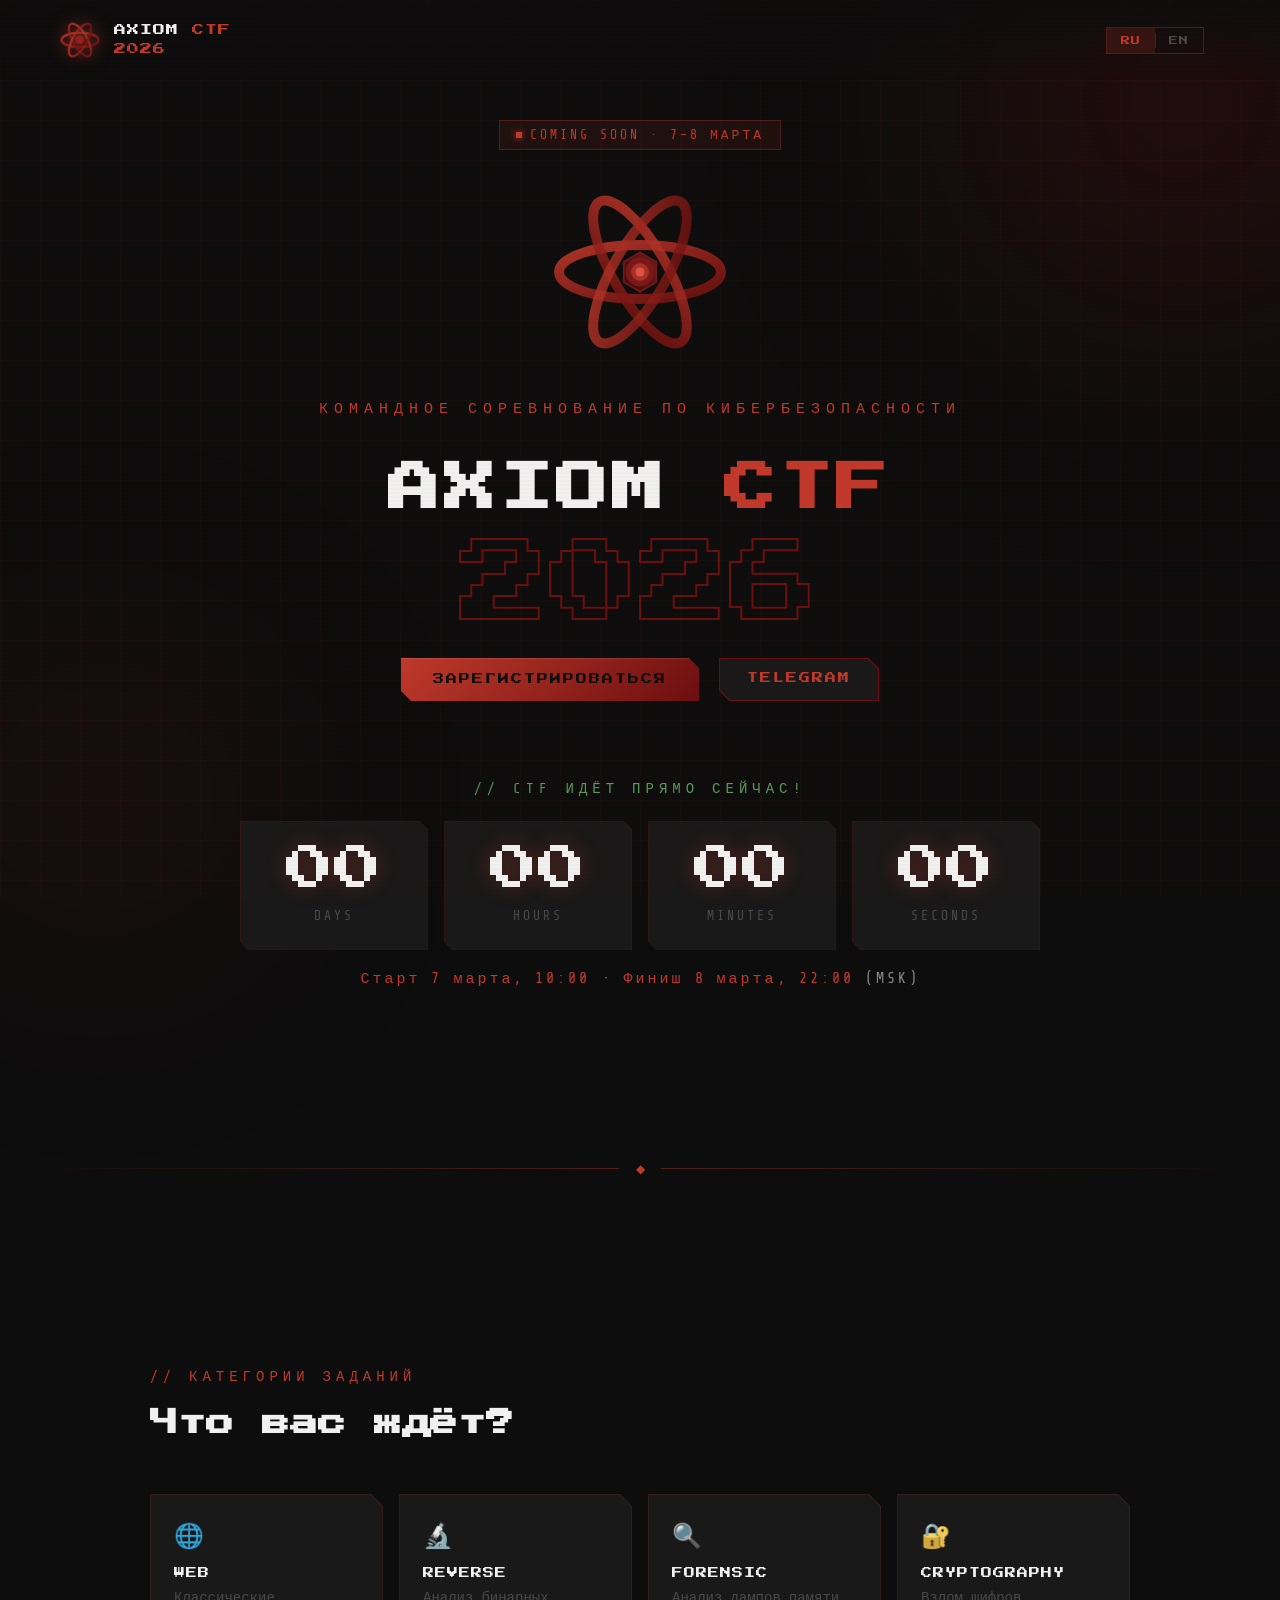
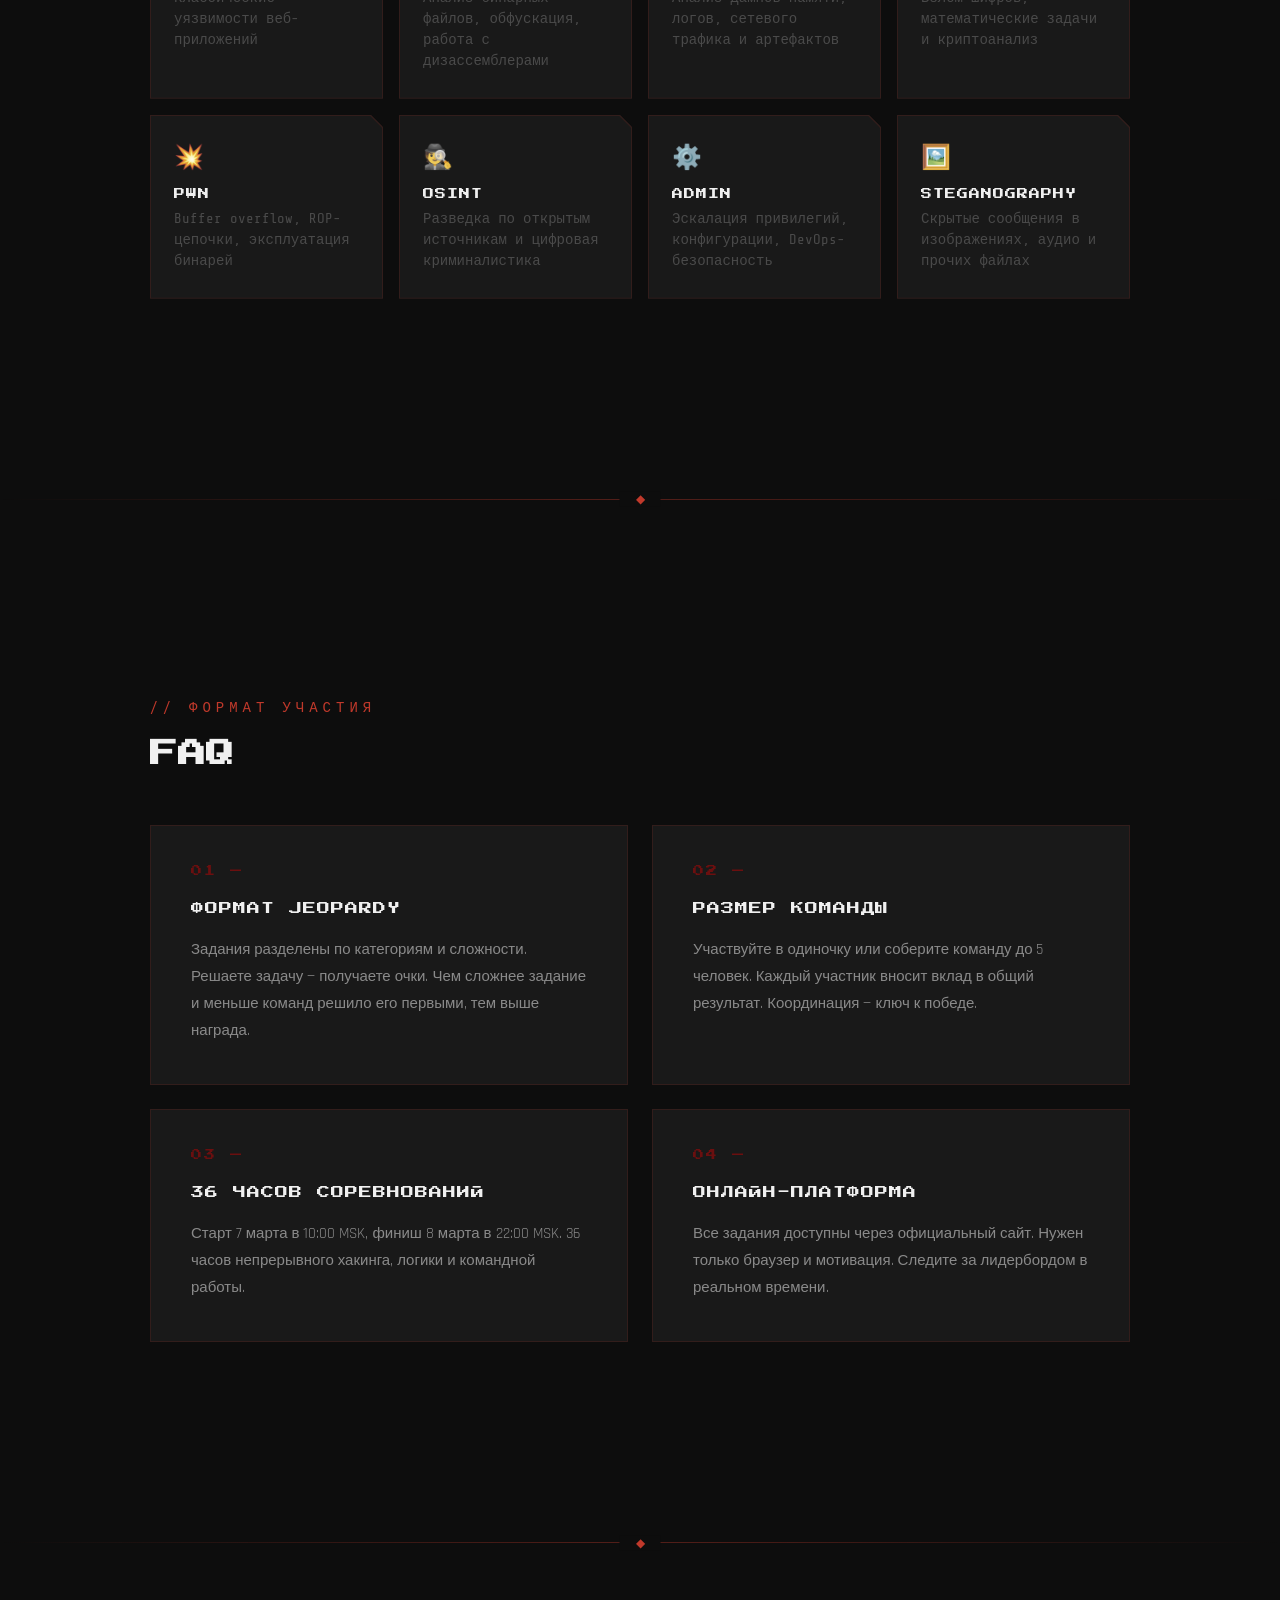
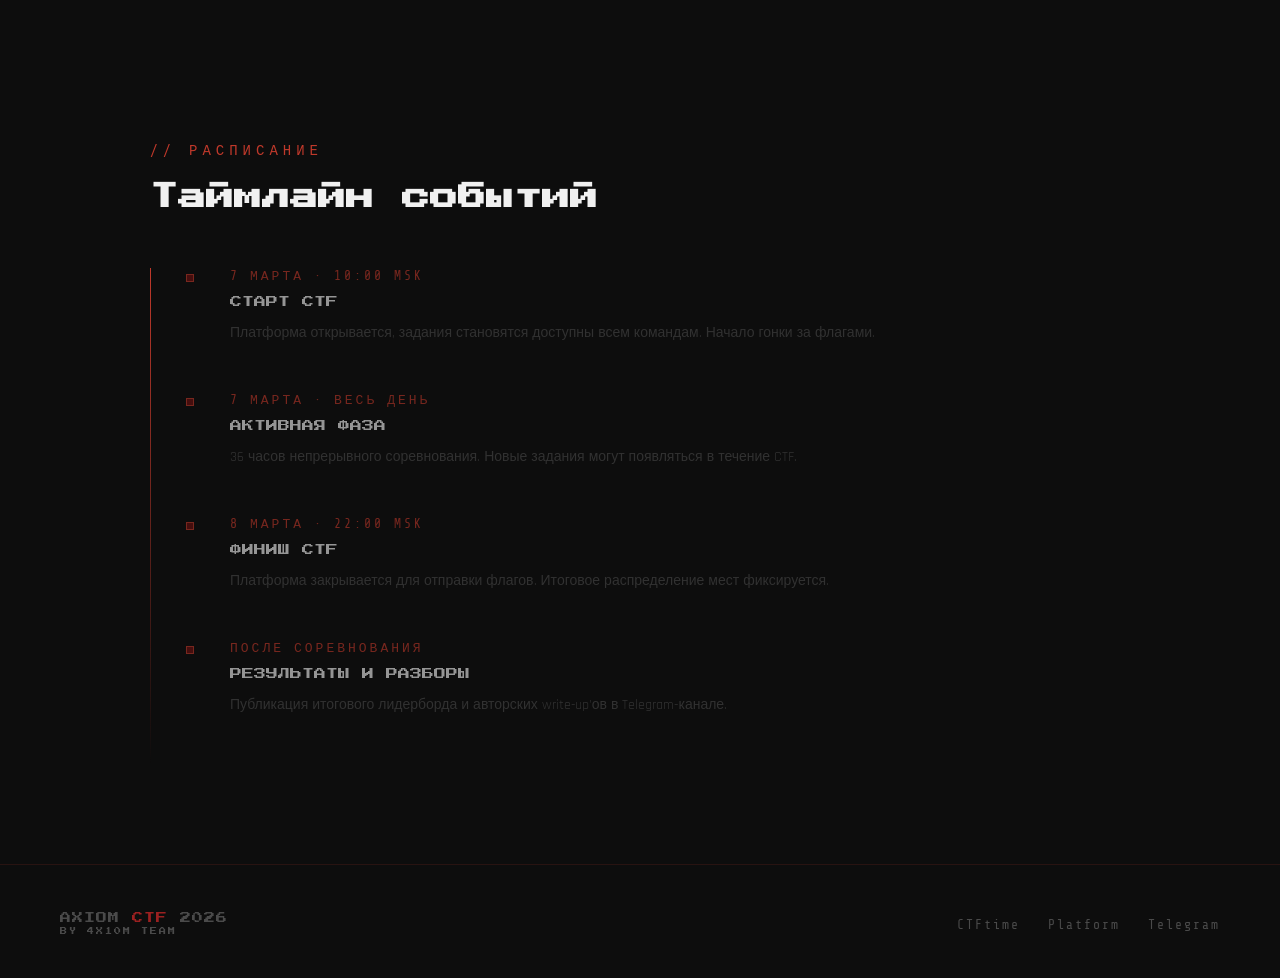
==== index.html @ 8409dc5a "init" ====
<!doctype html>
<html lang="ru">

<head>
	<meta charset="UTF-8" />
	<meta name="viewport" content="width=device-width, initial-scale=1.0" />
	<title>Axiom CTF 2026</title>
	<link rel="preconnect" href="https://fonts.googleapis.com" />
	<link
		href="https://fonts.googleapis.com/css2?family=Press+Start+2P&family=Share+Tech+Mono&family=Rajdhani:wght@300;400;500;600;700&display=swap"
		rel="stylesheet" />
	<link rel="stylesheet" href="assets/styles/style.css" />
</head>

<body>
	<div class="grid-bg"></div>
	<div class="ambient ambient-1"></div>
	<div class="ambient ambient-2"></div>
	<div id="particles"></div>

	<!-- NAV -->
	<nav>
		<a href="#" class="nav-logo">
			<svg class="nav-logo-img" viewBox="0 0 100 100" fill="none" xmlns="http://www.w3.org/2000/svg">
				<defs>
					<linearGradient id="g1" x1="0%" y1="0%" x2="100%" y2="100%">
						<stop offset="0%" stop-color="#C0392B" />
						<stop offset="100%" stop-color="#6B0F0F" />
					</linearGradient>
				</defs>
				<!-- Orbital rings -->
				<ellipse cx="50" cy="50" rx="46" ry="18" stroke="url(#g1)" stroke-width="6" fill="none"
					transform="rotate(0 50 50)" opacity="0.9" />
				<ellipse cx="50" cy="50" rx="46" ry="18" stroke="url(#g1)" stroke-width="6" fill="none"
					transform="rotate(60 50 50)" opacity="0.85" />
				<ellipse cx="50" cy="50" rx="46" ry="18" stroke="url(#g1)" stroke-width="6" fill="none"
					transform="rotate(-60 50 50)" opacity="0.8" />
				<!-- Hex nucleus -->
				<polygon points="50,36 62,43 62,57 50,64 38,57 38,43" fill="url(#g1)" opacity="0.6" />
				<circle cx="50" cy="50" r="9" fill="#9B2020" opacity="0.9" />
			</svg>
			<div class="nav-logo-text">AXIOM <span>CTF</span><br /><span>2026</span></div>
		</a>

		<div style="display: flex; align-items: center">
			<div class="lang-switch">
				<button class="lang-btn active" onclick="setLang('ru')">RU</button>
				<button class="lang-btn" onclick="setLang('en')">EN</button>
			</div>
		</div>
	</nav>

	<!-- HERO -->
	<section id="hero">
		<div class="status-badge">
			<span class="status-dot"></span>
			<span data-ru="COMING SOON · 7–8 МАРТА" data-en="COMING SOON · MARCH 7–8,">COMING SOON · 7–8 МАРТА</span>
		</div>

		<div class="logo-wrap">
			<svg width="180" height="180" viewBox="0 0 200 200" fill="none" xmlns="http://www.w3.org/2000/svg">
				<defs>
					<linearGradient id="heroG1" x1="0%" y1="0%" x2="100%" y2="100%">
						<stop offset="0%" stop-color="#C0392B" />
						<stop offset="50%" stop-color="#A85050" />
						<stop offset="100%" stop-color="#6B0F0F" />
					</linearGradient>
					<linearGradient id="heroG2" x1="100%" y1="0%" x2="0%" y2="100%">
						<stop offset="0%" stop-color="#9B2020" />
						<stop offset="100%" stop-color="#4a0a0a" />
					</linearGradient>
					<filter id="glow">
						<feGaussianBlur stdDeviation="3" result="coloredBlur" />
						<feMerge>
							<feMergeNode in="coloredBlur" />
							<feMergeNode in="SourceGraphic" />
						</feMerge>
					</filter>
				</defs>
				<!-- Three orbital ellipses -->
				<ellipse cx="100" cy="100" rx="90" ry="30" stroke="url(#g1)" stroke-width="11" fill="none"
					transform="rotate(0 100 100)" opacity="0.9" />
				<ellipse cx="100" cy="100" rx="90" ry="30" stroke="url(#g1)" stroke-width="11" fill="none"
					transform="rotate(60 100 100)" opacity="0.85" />
				<ellipse cx="100" cy="100" rx="90" ry="30" stroke="url(#g1)" stroke-width="11" fill="none"
					transform="rotate(-60 100 100)" opacity="0.8" />
				<!-- Nucleus hex — centered exactly at 100,100 -->
				<polygon points="100,78 118,89 118,111 100,122 82,111 82,89" fill="url(#heroG2)" opacity="0.7"
					stroke="#9B2020" stroke-width="2" />
				<circle cx="100" cy="100" r="16" fill="#7a1a1a" opacity="0.95" />
				<circle cx="100" cy="100" r="10" fill="#C0392B" opacity="0.7" />
				<circle cx="100" cy="100" r="5" fill="#e05a4a" opacity="0.9" />
			</svg>
		</div>

		<div class="hero-eyebrow" data-ru="Командное соревнование по кибербезопасности"
			data-en="Team cybersecurity competition">
			Командное соревнование по кибербезопасности
		</div>
		<h1 class="hero-title">
			AXIOM <span class="hero-title-red">CTF</span>
		</h1>
		<div class="hero-year">2026</div>

		<div class="hero-btns">
			<a href="https://ctfd.4x10m.ru/register" target="_blank" class="btn-primary" data-ru="ЗАРЕГИСТРИРОВАТЬСЯ"
				data-en="REGISTER NOW">ЗАРЕГИСТРИРОВАТЬСЯ</a>
			<a href="https://t.me/axiomctf" target="_blank" class="btn-outline">TELEGRAM</a>
		</div>

		<!-- COUNTDOWN -->
		<div class="countdown-section">
			<p class="countdown-label" data-ru="// до старта соревнования" data-en="// until competition starts">
				// до старта соревнования
			</p>
			<div class="countdown-grid">
				<div class="countdown-cell">
					<span class="countdown-num" id="cd-days">00</span>
					<span class="countdown-unit">days</span>
				</div>
				<div class="countdown-cell">
					<span class="countdown-num" id="cd-hours">00</span>
					<span class="countdown-unit">hours</span>
				</div>
				<div class="countdown-cell">
					<span class="countdown-num" id="cd-mins">00</span>
					<span class="countdown-unit">minutes</span>
				</div>
				<div class="countdown-cell">
					<span class="countdown-num" id="cd-secs">00</span>
					<span class="countdown-unit">seconds</span>
				</div>
			</div>
			<p class="event-date-tag">
				<span data-ru="Старт" data-en="Start">Старт</span>
				<span>7 марта, 10:00</span> ·
				<span data-ru="Финиш" data-en="End">Финиш</span>
				<span>8 марта, 22:00</span> (MSK)
			</p>
		</div>
	</section>

	<div class="divider"></div>

	<!-- CATEGORIES -->
	<section id="categories">
		<div class="section-inner">
			<p class="section-tag reveal" data-ru="// категории заданий" data-en="// challenge categories">
				// категории заданий
			</p>
			<h2 class="section-title reveal reveal-delay-1" data-ru="Что вас ждёт?" data-en="What awaits you?">
				Что вас ждёт?
			</h2>
			<div class="categories-grid">
				<div class="cat-card reveal reveal-delay-1">
					<span class="cat-icon">🌐</span>
					<div class="cat-name">WEB</div>
					<div class="cat-desc" data-ru="Классические уязвимости веб-приложений"
						data-en="Сдassic web application vulnerabilities">
						Классические уязвимости веб-приложений
					</div>
				</div>
				<div class="cat-card reveal reveal-delay-2">
					<span class="cat-icon">🔬</span>
					<div class="cat-name">REVERSE</div>
					<div class="cat-desc" data-ru="Анализ бинарных файлов, обфускация, работа с дизассемблерами"
						data-en="Binary analysis, obfuscation, working with disassemblers">
						Анализ бинарных файлов, обфускация, работа с дизассемблерами
					</div>
				</div>
				<div class="cat-card reveal reveal-delay-3">
					<span class="cat-icon">🔍</span>
					<div class="cat-name">FORENSIC</div>
					<div class="cat-desc" data-ru="Анализ дампов памяти, логов, сетевого трафика и артефактов"
						data-en="Memory dumps, log analysis, network traffic and artifact investigation">
						Анализ дампов памяти, логов, сетевого трафика и артефактов
					</div>
				</div>
				<div class="cat-card reveal reveal-delay-4">
					<span class="cat-icon">🔐</span>
					<div class="cat-name">CRYPTOGRAPHY</div>
					<div class="cat-desc" data-ru="Взлом шифров, математические задачи и криптоанализ"
						data-en="Cipher breaking, mathematical puzzles and cryptanalysis">
						Взлом шифров, математические задачи и криптоанализ
					</div>
				</div>
				<div class="cat-card reveal reveal-delay-1">
					<span class="cat-icon">💥</span>
					<div class="cat-name">PWN</div>
					<div class="cat-desc" data-ru="Buffer overflow, ROP-цепочки, эксплуатация бинарей"
						data-en="Buffer overflow, ROP chains, binary exploitation">
						Buffer overflow, ROP-цепочки, эксплуатация бинарей
					</div>
				</div>
				<div class="cat-card reveal reveal-delay-2">
					<span class="cat-icon">🕵️</span>
					<div class="cat-name">OSINT</div>
					<div class="cat-desc" data-ru="Разведка по открытым источникам и цифровая криминалистика"
						data-en="Open source intelligence and digital forensics">
						Разведка по открытым источникам и цифровая криминалистика
					</div>
				</div>
				<div class="cat-card reveal reveal-delay-3">
					<span class="cat-icon">⚙️</span>
					<div class="cat-name">ADMIN</div>
					<div class="cat-desc" data-ru="Эскалация привилегий, конфигурации, DevOps-безопасность"
						data-en="Privilege escalation, misconfigurations, DevOps security">
						Эскалация привилегий, конфигурации, DevOps-безопасность
					</div>
				</div>
				<div class="cat-card reveal reveal-delay-4">
					<span class="cat-icon">🖼️</span>
					<div class="cat-name">STEGANOGRAPHY</div>
					<div class="cat-desc" data-ru="Скрытые сообщения в изображениях, аудио и прочих файлах"
						data-en="Hidden messages in images, audio and other file formats">
						Скрытые сообщения в изображениях, аудио и прочих файлах
					</div>
				</div>
			</div>
		</div>
	</section>

	<div class="divider"></div>

	<!-- FORMAT -->
	<section id="format">
		<div class="section-inner">
			<p class="section-tag reveal" data-ru="// формат участия" data-en="// participation format">
				// формат участия
			</p>
			<h2 class="section-title reveal reveal-delay-1">
				FAQ
			</h2>
			<div class="format-grid">
				<div class="format-card reveal reveal-delay-1">
					<div class="format-num">01 —</div>
					<div class="format-heading" data-ru="ФОРМАТ JEOPARDY" data-en="JEOPARDY FORMAT">
						ФОРМАТ JEOPARDY
					</div>
					<div class="format-text"
						data-ru="Задания разделены по категориям и сложности. Решаете задачу — получаете очки. Чем сложнее задание и меньше команд решило его первыми, тем выше награда."
						data-en="Challenges are split by category and difficulty. Solve a challenge — earn points. The harder the task and fewer teams solved it first, the bigger the reward.">
						Задания разделены по категориям и сложности. Решаете задачу —
						получаете очки. Чем сложнее задание и меньше команд решило его
						первыми, тем выше награда.
					</div>
				</div>
				<div class="format-card reveal reveal-delay-2">
					<div class="format-num">02 —</div>
					<div class="format-heading" data-ru="РАЗМЕР КОМАНДЫ" data-en="TEAM SIZE">
						РАЗМЕР КОМАНДЫ
					</div>
					<div class="format-text"
						data-ru="Участвуйте в одиночку или соберите команду до 5 человек. Каждый участник вносит вклад в общий результат. Координация — ключ к победе."
						data-en="Play solo or assemble a team of up to 5 players. Every member contributes to the final score. Coordination is the key to victory.">
						Участвуйте в одиночку или соберите команду до 5 человек. Каждый
						участник вносит вклад в общий результат. Координация — ключ к
						победе.
					</div>
				</div>
				<div class="format-card reveal reveal-delay-3">
					<div class="format-num">03 —</div>
					<div class="format-heading" data-ru="36 ЧАСОВ СОРЕВНОВАНИЙ" data-en="36 HOURS OF HACKING">
						36 ЧАСОВ СОРЕВНОВАНИЙ
					</div>
					<div class="format-text"
						data-ru="Старт 7 марта в 10:00 MSK, финиш 8 марта в 22:00 MSK. 36 часов непрерывного хакинга, логики и командной работы."
						data-en="Start March 7 at 10:00 MSK, end March 8 at 22:00 MSK. 36 hours of non-stop hacking, logic and teamwork.">
						Старт 7 марта в 10:00 MSK, финиш 8 марта в 22:00 MSK. 36 часов
						непрерывного хакинга, логики и командной работы.
					</div>
				</div>
				<div class="format-card reveal reveal-delay-4">
					<div class="format-num">04 —</div>
					<div class="format-heading" data-ru="ОНЛАЙН-ПЛАТФОРМА" data-en="ONLINE PLATFORM">
						ОНЛАЙН-ПЛАТФОРМА
					</div>
					<div class="format-text"
						data-ru="Все задания доступны через официальный сайт. Нужен только браузер и мотивация. Следите за лидербордом в реальном времени."
						data-en="All challenges are available via. All you need is a browser and motivation. Track the live leaderboard in real time.">
						Все задания доступны через официальный сайт. Нужен
						только браузер и мотивация. Следите за лидербордом в реальном
						времени.
					</div>
				</div>
			</div>
		</div>
	</section>

	<div class="divider"></div>

	<!-- SCHEDULE -->
	<section id="schedule">
		<div class="section-inner">
			<p class="section-tag reveal" data-ru="// расписание" data-en="// schedule">
				// расписание
			</p>

			<h2 class="section-title reveal reveal-delay-1" data-ru="Таймлайн событий" data-en="Event Timeline">
				Таймлайн событий
			</h2>

			<div class="schedule-wrap reveal reveal-delay-2">

				<div class="sched-item">
					<div class="sched-time" data-ru="7 МАРТА · 10:00 MSK" data-en="MARCH 7 · 10:00 MSK">
						7 МАРТА · 10:00 MSK
					</div>

					<div class="sched-name" data-ru="СТАРТ CTF" data-en="CTF START">
						СТАРТ CTF
					</div>

					<div class="sched-desc"
						data-ru="Платформа открывается, задания становятся доступны всем командам. Начало гонки за флагами."
						data-en="The platform opens, challenges become available to all teams. The flag race begins.">
						Платформа открывается, задания становятся доступны всем командам.
						Начало гонки за флагами.
					</div>
				</div>

				<div class="sched-item">
					<div class="sched-time" data-ru="7 МАРТА · ВЕСЬ ДЕНЬ" data-en="MARCH 7 · ALL DAY">
						7 МАРТА · ВЕСЬ ДЕНЬ
					</div>

					<div class="sched-name" data-ru="АКТИВНАЯ ФАЗА" data-en="ACTIVE PHASE">
						АКТИВНАЯ ФАЗА
					</div>

					<div class="sched-desc"
						data-ru="36 часов непрерывного соревнования. Новые задания могут появляться в течение CTF."
						data-en="36 hours of continuous competition. New challenges may be released during the CTF.">
						36 часов непрерывного соревнования. Новые задания могут появляться
						в течение CTF.
					</div>
				</div>

				<div class="sched-item">
					<div class="sched-time" data-ru="8 МАРТА · 22:00 MSK" data-en="MARCH 8 · 22:00 MSK">
						8 МАРТА · 22:00 MSK
					</div>

					<div class="sched-name" data-ru="ФИНИШ CTF" data-en="CTF END">
						ФИНИШ CTF
					</div>

					<div class="sched-desc"
						data-ru="Платформа закрывается для отправки флагов. Итоговое распределение мест фиксируется."
						data-en="The platform closes for flag submissions. Final standings are locked in.">
						Платформа закрывается для отправки флагов. Итоговое распределение
						мест фиксируется.
					</div>
				</div>

				<div class="sched-item">
					<div class="sched-time" data-ru="ПОСЛЕ СОРЕВНОВАНИЯ" data-en="AFTER THE EVENT">
						ПОСЛЕ СОРЕВНОВАНИЯ
					</div>

					<div class="sched-name" data-ru="РЕЗУЛЬТАТЫ И РАЗБОРЫ" data-en="RESULTS & WRITE-UPS">
						РЕЗУЛЬТАТЫ И РАЗБОРЫ
					</div>

					<div class="sched-desc"
						data-ru="Публикация итогового лидерборда и авторских write-up'ов в Telegram-канале."
						data-en="Final leaderboard and official write-ups published in the Telegram channel.">
						Публикация итогового лидерборда и авторских write-up'ов в
						Telegram-канале.
					</div>
				</div>

			</div>
		</div>
	</section>


	<!-- FOOTER -->
	<footer>
		<div class="footer-logo">
			AXIOM <span>CTF</span> 2026<br /><span
				style="color: var(--text-dim); font-size: 7px; letter-spacing: 2px">BY
				4X10M TEAM</span>
		</div>

		<ul class="footer-links">
			<li><a href="https://ctftime.org/ctf/1510" target="_blank">CTFtime</a></li>
			<li><a href="https://ctfd.4x10m.ru" target="_blank">Platform</a></li>
			<li><a href="https://t.me/axiomctf" target="_blank">Telegram</a></li>
		</ul>
	</footer>

	<script src="assets/scripts/sciript.js"></script>
</body>

</html>
---- assets/styles/style.css ----
:root {
  --crimson-deep: #6b0f0f;
  --crimson-mid: #9b2020;
  --crimson-bright: #c0392b;
  --crimson-glow: #e74c3c;
  --rose-muted: #a85050;
  --bg-void: #0d0d0d;
  --bg-dark: #141414;
  --bg-card: #191919;
  --bg-card2: #1e1e1e;
  --text-white: #f0f0f0;
  --text-gray: #8a8a8a;
  --text-dim: #4a4a4a;
  --pixel-font: "Press Start 2P", monospace;
  --mono-font: "Share Tech Mono", monospace;
  --body-font: "Rajdhani", sans-serif;
  --red-scanline: rgba(192, 57, 43, 0.03);
}

*,
*::before,
*::after {
  box-sizing: border-box;
  margin: 0;
  padding: 0;
}

html {
  scroll-behavior: smooth;
}

body {
  background: var(--bg-void);
  color: var(--text-white);
  font-family: var(--body-font);
  overflow-x: hidden;
  cursor: default;
}

/* ── SCANLINE OVERLAY ── */
body::before {
  content: "";
  position: fixed;
  inset: 0;
  background: repeating-linear-gradient(
    0deg,
    transparent,
    transparent 2px,
    var(--red-scanline) 2px,
    var(--red-scanline) 4px
  );
  pointer-events: none;
  z-index: 9999;
  opacity: 0.6;
}

@keyframes grainShift {
  0% {
    transform: translate(0, 0);
  }
  20% {
    transform: translate(-3px, 2px);
  }
  40% {
    transform: translate(2px, -3px);
  }
  60% {
    transform: translate(-1px, 3px);
  }
  80% {
    transform: translate(3px, 1px);
  }
  100% {
    transform: translate(-2px, -1px);
  }
}

/* ── GRID BACKGROUND ── */
.grid-bg {
  position: fixed;
  inset: 0;
  background-image:
    linear-gradient(rgba(192, 57, 43, 0.04) 1px, transparent 1px),
    linear-gradient(90deg, rgba(192, 57, 43, 0.04) 1px, transparent 1px);
  background-size: 40px 40px;
  pointer-events: none;
  z-index: 0;
}

/* ── AMBIENT GLOW ── */
.ambient {
  position: fixed;
  border-radius: 50%;
  filter: blur(120px);
  pointer-events: none;
  z-index: 0;
}
.ambient-1 {
  width: 600px;
  height: 600px;
  background: radial-gradient(
    circle,
    rgba(107, 15, 15, 0.35) 0%,
    transparent 70%
  );
  top: -200px;
  right: -200px;
  animation: float1 8s ease-in-out infinite;
}
.ambient-2 {
  width: 400px;
  height: 400px;
  background: radial-gradient(
    circle,
    rgba(155, 32, 32, 0.2) 0%,
    transparent 70%
  );
  bottom: -100px;
  left: -100px;
  animation: float2 10s ease-in-out infinite;
}
@keyframes float1 {
  0%,
  100% {
    transform: translate(0, 0) scale(1);
  }
  50% {
    transform: translate(-30px, 20px) scale(1.1);
  }
}
@keyframes float2 {
  0%,
  100% {
    transform: translate(0, 0) scale(1);
  }
  50% {
    transform: translate(20px, -30px) scale(0.9);
  }
}

/* ── NAV ── */
nav {
  position: fixed;
  top: 0;
  left: 0;
  right: 0;
  z-index: 100;
  display: flex;
  align-items: center;
  justify-content: space-between;
  padding: 20px 60px;
  background: linear-gradient(to bottom, rgba(13, 13, 13, 0.95), transparent);
  backdrop-filter: blur(2px);
}
.nav-logo {
  display: flex;
  align-items: center;
  gap: 14px;
  text-decoration: none;
}
.nav-logo-img {
  width: 40px;
  height: 40px;
  filter: drop-shadow(0 0 8px rgba(192, 57, 43, 0.6));
}
.nav-logo-text {
  font-family: var(--pixel-font);
  font-size: 12px;
  color: var(--text-white);
  line-height: 1.6;
  letter-spacing: 1px;
}
.nav-logo-text span {
  color: var(--crimson-bright);
}

/* ── HERO ── */
#hero {
  position: relative;
  min-height: 100vh;
  display: flex;
  flex-direction: column;
  align-items: center;
  justify-content: center;
  padding: 120px 40px 80px;
  overflow: hidden;
  z-index: 1;
}

.hero-eyebrow {
  font-family: var(--mono-font);
  font-size: 15px;
  letter-spacing: 6px;
  color: var(--crimson-bright);
  text-transform: uppercase;
  margin-bottom: 32px;
  opacity: 0;
  animation: fadeSlideDown 0.8s 0.3s forwards;
}

.hero-eyebrow {
  display: none;
}

@media (min-width: 768px) {
  .hero-eyebrow {
    display: block;
  }
}

/* Animated logo */
.logo-wrap {
  position: relative;
  margin-bottom: 32px;
  opacity: 0;
  animation: fadeScale 1s 0.1s forwards;
}

.hero-title {
  font-family: var(--pixel-font);
  font-size: clamp(24px, 5vw, 52px);
  line-height: 1.5;
  text-align: center;
  margin-bottom: 12px;
  letter-spacing: 4px;
  color: var(--text-white);
  opacity: 0;
  animation: fadeSlideUp 0.8s 0.7s forwards;
  transition: all 0.4s;
}
.hero-title-red {
  color: var(--crimson-bright);
}
.hero-title:hover {
  -webkit-text-stroke-color: var(--crimson-bright);
  text-shadow: 0 0 40px rgba(192, 58, 43, 0.6);
}

.hero-year {
  font-family: var(--pixel-font);
  font-size: clamp(40px, 8vw, 90px);
  color: transparent;
  -webkit-text-stroke: 2px var(--crimson-deep);
  line-height: 1;
  margin-bottom: 28px;
  opacity: 0;
  animation: fadeSlideUp 0.8s 0.7s forwards;
  transition: all 0.4s;
}
.hero-year:hover {
  -webkit-text-stroke-color: var(--crimson-bright);
  text-shadow: 0 0 40px rgba(192, 57, 43, 0.3);
}

.hero-btns {
  display: flex;
  gap: 20px;
  flex-wrap: wrap;
  justify-content: center;
  margin-bottom: 80px;
  opacity: 0;
  animation: fadeSlideUp 0.8s 1.1s forwards;
}

.btn-primary {
  font-family: var(--pixel-font);
  font-size: 11px;
  letter-spacing: 2px;
  color: var(--bg-void);
  background: linear-gradient(
    135deg,
    var(--crimson-bright),
    var(--crimson-deep)
  );
  border: none;
  padding: 16px 32px;
  cursor: pointer;
  text-decoration: none;
  display: inline-block;
  position: relative;
  overflow: hidden;
  transition:
    transform 0.2s,
    box-shadow 0.3s;
  box-shadow:
    0 0 20px rgba(192, 57, 43, 0.4),
    inset 0 1px 0 rgba(255, 255, 255, 0.1);
  clip-path: polygon(
    0 0,
    calc(100% - 10px) 0,
    100% 10px,
    100% 100%,
    10px 100%,
    0 calc(100% - 10px)
  );
}
.btn-primary::after {
  content: "";
  position: absolute;
  inset: 0;
  background: linear-gradient(
    to bottom,
    rgba(255, 255, 255, 0.15),
    transparent
  );
  opacity: 0;
  transition: opacity 0.3s;
}
.btn-primary:hover {
  transform: translateY(-3px);
  box-shadow: 0 8px 40px rgba(192, 57, 43, 0.6);
}
.btn-primary:hover::after {
  opacity: 1;
}
.btn-primary:active {
  transform: translateY(0);
}

.btn-outline {
  position: relative;
  font-family: var(--pixel-font);
  font-size: 11px;
  letter-spacing: 2px;
  color: var(--crimson-bright);
  background: transparent;
  padding: 15px 28px;
  cursor: pointer;
  text-decoration: none;
  display: inline-block;
  transition: all 0.3s;
  clip-path: polygon(
    0 0,
    calc(100% - 10px) 0,
    100% 10px,
    100% 100%,
    10px 100%,
    0 calc(100% - 10px)
  );
}

.btn-outline::before {
  content: "";
  position: absolute;
  inset: 0;
  background: var(--crimson-deep);
  z-index: -1;
  clip-path: polygon(
    0 0,
    calc(100% - 10px) 0,
    100% 10px,
    100% 100%,
    10px 100%,
    0 calc(100% - 10px)
  );
}

.btn-outline::after {
  content: "";
  position: absolute;
  inset: 1px;
  background: var(--bg-card);
  z-index: -1;
  clip-path: polygon(
    0 0,
    calc(100% - 10px) 0,
    100% 10px,
    100% 100%,
    10px 100%,
    0 calc(100% - 10px)
  );
}

.btn-outline:hover {
  transform: translateY(-3px);
  box-shadow: 0 8px 40px rgba(192, 57, 43, 0.6);
}

/* ── COUNTDOWN ── */
.countdown-section {
  opacity: 0;
  animation: fadeSlideUp 0.8s 1.3s forwards;
  width: 100%;
  max-width: 800px;
}
.countdown-label {
  font-family: var(--mono-font);
  font-size: 14px;
  letter-spacing: 5px;
  color: var(--crimson-bright);
  text-align: center;
  text-transform: uppercase;
  margin-bottom: 24px;
}
.countdown-grid {
  display: grid;
  grid-template-columns: repeat(4, 1fr);
  gap: 16px;
}
.countdown-cell {
  position: relative;
  padding: 24px 12px;
  text-align: center;
  overflow: hidden;
  transition: box-shadow 0.3s;
  background: transparent;

  clip-path: polygon(
    0 0,
    calc(100% - 8px) 0,
    100% 8px,
    100% 100%,
    8px 100%,
    0 calc(100% - 8px)
  );
}

/* Внешний слой — рамка */
.countdown-cell::after {
  content: "";
  position: absolute;
  inset: 0;
  background: rgba(192, 57, 43, 0.2);
  z-index: -2;

  clip-path: polygon(
    0 0,
    calc(100% - 8px) 0,
    100% 8px,
    100% 100%,
    8px 100%,
    0 calc(100% - 8px)
  );

  transition: background 0.3s;
}

/* Внутренний слой — фон */
.countdown-cell::before {
  content: "";
  position: absolute;
  inset: 1px; /* толщина рамки */
  background: var(--bg-card);
  z-index: -1;

  clip-path: polygon(
    0 0,
    calc(100% - 8px) 0,
    100% 8px,
    100% 100%,
    8px 100%,
    0 calc(100% - 8px)
  );
}

/* Hover */
.countdown-cell:hover {
  box-shadow: 0 0 20px rgba(192, 57, 43, 0.1);
}

.countdown-cell:hover::after {
  background: rgba(192, 57, 43, 0.5);
}


.countdown-num {
  font-family: var(--pixel-font);
  font-size: clamp(28px, 5vw, 48px);
  color: var(--text-white);
  line-height: 1;
  display: block;
  margin-bottom: 12px;
  text-shadow: 0 0 20px rgba(192, 57, 43, 0.4);
  transition: color 0.15s;
}
.countdown-num.flash {
  color: var(--crimson-bright);
}
.countdown-unit {
  font-family: var(--mono-font);
  font-size: 13px;
  letter-spacing: 3px;
  color: var(--text-dim);
  text-transform: uppercase;
}

.event-date-tag {
  text-align: center;
  margin-top: 20px;
  font-family: var(--mono-font);
  font-size: 15px;
  color: var(--text-gray);
  letter-spacing: 3px;
}
.event-date-tag span {
  color: var(--crimson-bright);
}

/* ── DIVIDER ── */
.divider {
  position: relative;
  height: 1px;
  background: linear-gradient(
    90deg,
    transparent,
    rgba(192, 57, 43, 0.4),
    transparent
  );
  margin: 100px 0;
}
.divider::before {
  content: "◆";
  position: absolute;
  top: 50%;
  left: 50%;
  transform: translate(-50%, -50%);
  background: var(--bg-void);
  padding: 0 16px;
  color: var(--crimson-bright);
  font-size: 12px;
}

/* ── SECTIONS ── */
section {
  position: relative;
  z-index: 1;
}

.section-inner {
  max-width: 1100px;
  margin: 0 auto;
  padding: 0 60px;
}

.section-tag {
  font-family: var(--mono-font);
  font-size: 14px;
  letter-spacing: 5px;
  color: var(--crimson-bright);
  text-transform: uppercase;
  margin-bottom: 16px;
}
.section-title {
  font-family: var(--pixel-font);
  font-size: clamp(16px, 3vw, 28px);
  color: var(--text-white);
  line-height: 1.6;
  margin-bottom: 48px;
}

/* ── CATEGORIES ── */
#categories {
  padding: 100px 0;
}

.categories-grid {
  display: grid;
  grid-template-columns: repeat(auto-fill, minmax(200px, 1fr));
  gap: 16px;
}
.cat-card {
  position: relative;
  padding: 28px 24px;
  background: var(--bg-card);
  cursor: default;
  transition: all 0.3s;
  overflow: hidden;

  /* форма */
  clip-path: polygon(
    0 0,
    calc(100% - 12px) 0,
    100% 12px,
    100% 100%,
    0 100%
  );
}

/* Внешний слой — рамка */
.cat-card::after {
  content: "";
  position: absolute;
  inset: 0;
  background: rgba(192, 57, 43, 0.15); /* цвет рамки */
  z-index: -2;

  clip-path: polygon(
    0 0,
    calc(100% - 12px) 0,
    100% 12px,
    100% 100%,
    0 100%
  );

  transition: background 0.3s;
}

/* Внутренний слой — фон */
.cat-card::before {
  content: "";
  position: absolute;
  inset: 1px; /* толщина рамки */
  background: var(--bg-card);
  z-index: -1;

  clip-path: polygon(
    0 0,
    calc(100% - 12px) 0,
    100% 12px,
    100% 100%,
    0 100%
  );

  transition: all 0.3s;
}

/* Ховер */
.cat-card:hover {
  transform: translateY(-4px);
  box-shadow:
    0 8px 30px rgba(0, 0, 0, 0.4),
    0 0 20px rgba(192, 57, 43, 0.08);
}

.cat-card:hover::after {
  background: rgba(192, 57, 43, 0.5);
}

/* Градиент поверх фона */
.cat-card .gradient-overlay {
  position: absolute;
  inset: 1px;
  pointer-events: none;
  background: linear-gradient(
    135deg,
    rgba(192, 57, 43, 0.05),
    transparent
  );
  opacity: 0;
  transition: opacity 0.3s;

  clip-path: polygon(
    0 0,
    calc(100% - 12px) 0,
    100% 12px,
    100% 100%,
    0 100%
  );
}

.cat-card:hover .gradient-overlay {
  opacity: 1;
}

.cat-icon {
  font-size: 24px;
  margin-bottom: 16px;
  display: block;
  filter: grayscale(0.3);
}
.cat-name {
  font-family: var(--pixel-font);
  font-size: 11px;
  color: var(--text-white);
  letter-spacing: 1px;
  margin-bottom: 8px;
}
.cat-desc {
  font-family: var(--mono-font);
  font-size: 14px;
  color: var(--text-dim);
  line-height: 1.5;
}
.cat-card:hover .cat-desc {
  color: var(--text-gray);
}

/* ── FORMAT ── */
#format {
  padding: 100px 0;
}
.format-grid {
  display: grid;
  grid-template-columns: 1fr 1fr;
  gap: 24px;
}
.format-card {
  background: var(--bg-card);
  border: 1px solid rgba(192, 57, 43, 0.15);
  padding: 40px;
  position: relative;
  overflow: hidden;
  transition: all 0.3s;
}
.format-card::after {
  content: "";
  position: absolute;
  top: 0;
  left: 0;
  right: 0;
  height: 3px;
  background: linear-gradient(
    90deg,
    var(--crimson-deep),
    var(--crimson-bright)
  );
  transform: scaleX(0);
  transform-origin: left;
  transition: transform 0.4s ease;
}
.format-card:hover::after {
  transform: scaleX(1);
}
.format-card:hover {
  border-color: rgba(192, 57, 43, 0.35);
  box-shadow: 0 4px 30px rgba(0, 0, 0, 0.3);
}

.format-num {
  font-family: var(--pixel-font);
  font-size: 11px;
  color: var(--crimson-deep);
  margin-bottom: 20px;
  letter-spacing: 2px;
}
.format-heading {
  font-family: var(--pixel-font);
  font-size: 13px;
  color: var(--text-white);
  margin-bottom: 16px;
  letter-spacing: 1px;
  line-height: 1.8;
}
.format-text {
  font-family: var(--body-font);
  font-size: 15px;
  color: var(--text-gray);
  line-height: 1.8;
  font-weight: 400;
}

/* ── SCHEDULE ── */
#schedule {
  padding: 100px 0;
}
.schedule-wrap {
  position: relative;
  padding-left: 40px;
}
.schedule-wrap::before {
  content: "";
  position: absolute;
  left: 0;
  top: 0;
  bottom: 0;
  width: 1px;
  background: linear-gradient(to bottom, var(--crimson-bright), transparent);
}
.sched-item {
  position: relative;
  padding: 0 0 48px 40px;
  opacity: 0.6;
  transition: opacity 0.3s;
}
.sched-item:hover {
  opacity: 1;
}
.sched-item::before {
  content: "";
  position: absolute;
  left: -4px;
  top: 6px;
  width: 8px;
  height: 8px;
  background: var(--crimson-deep);
  border: 1px solid var(--crimson-bright);
  transition:
    background 0.3s,
    box-shadow 0.3s;
}
.sched-item:hover::before {
  background: var(--crimson-bright);
  box-shadow: 0 0 12px rgba(192, 57, 43, 0.8);
}
.sched-time {
  font-family: var(--mono-font);
  font-size: 13px;
  color: var(--crimson-bright);
  letter-spacing: 3px;
  margin-bottom: 8px;
}
.sched-name {
  font-family: var(--pixel-font);
  font-size: 12px;
  color: var(--text-white);
  line-height: 1.8;
  margin-bottom: 8px;
}
.sched-desc {
  font-family: var(--body-font);
  font-size: 14px;
  color: var(--text-dim);
  line-height: 1.6;
}

/* ── FOOTER ── */
footer {
  position: relative;
  z-index: 1;
  border-top: 1px solid rgba(192, 57, 43, 0.15);
  padding: 48px 60px;
  display: flex;
  align-items: center;
  justify-content: space-between;
  flex-wrap: wrap;
  gap: 24px;
}
.footer-logo {
  font-family: var(--pixel-font);
  font-size: 11px;
  color: var(--text-dim);
  letter-spacing: 1px;
}
.footer-logo span {
  color: var(--crimson-mid);
}
.footer-links {
  display: flex;
  gap: 28px;
  list-style: none;
}
.footer-links a {
  font-family: var(--mono-font);
  font-size: 13px;
  color: var(--text-dim);
  text-decoration: none;
  letter-spacing: 2px;
  transition: color 0.3s;
}
.footer-links a:hover {
  color: var(--crimson-bright);
}

/* ── PARTICLES ── */
#particles {
  position: fixed;
  inset: 0;
  pointer-events: none;
  z-index: 0;
  overflow: hidden;
}
.particle {
  position: absolute;
  width: 2px;
  height: 2px;
  background: var(--crimson-bright);
  border-radius: 0;
  animation: particleFly linear infinite;
  opacity: 0;
}
@keyframes particleFly {
  0% {
    transform: translateY(100vh) translateX(0);
    opacity: 0;
  }
  10% {
    opacity: 0.6;
  }
  90% {
    opacity: 0.3;
  }
  100% {
    transform: translateY(-100px) translateX(var(--drift));
    opacity: 0;
  }
}

/* ── ANIMATIONS ── */
@keyframes fadeSlideDown {
  from {
    opacity: 0;
    transform: translateY(-20px);
  }
  to {
    opacity: 1;
    transform: translateY(0);
  }
}
@keyframes fadeSlideUp {
  from {
    opacity: 0;
    transform: translateY(20px);
  }
  to {
    opacity: 1;
    transform: translateY(0);
  }
}
@keyframes fadeScale {
  from {
    opacity: 0;
    transform: scale(0.8);
  }
  to {
    opacity: 1;
    transform: scale(1);
  }
}

/* ── SCROLL REVEAL ── */
.reveal {
  opacity: 0;
  transform: translateY(30px);
  transition:
    opacity 0.7s ease,
    transform 0.7s ease;
}
.reveal.visible {
  opacity: 1;
  transform: translateY(0);
}
.reveal-delay-1 {
  transition-delay: 0.1s;
}
.reveal-delay-2 {
  transition-delay: 0.2s;
}
.reveal-delay-3 {
  transition-delay: 0.3s;
}
.reveal-delay-4 {
  transition-delay: 0.4s;
}

/* ── STATUS BADGE ── */
.status-badge {
  display: inline-flex;
  align-items: center;
  gap: 8px;
  background: rgba(192, 57, 43, 0.1);
  border: 1px solid rgba(192, 57, 43, 0.3);
  padding: 6px 16px;
  font-family: var(--mono-font);
  font-size: 13px;
  letter-spacing: 3px;
  color: var(--crimson-bright);
  margin-bottom: 32px;
  opacity: 0;
  animation: fadeSlideDown 0.8s 0.1s forwards;
}
.status-dot {
  width: 6px;
  height: 6px;
  background: var(--crimson-bright);
  border-radius: 0;
  animation: blink 1.5s ease-in-out infinite;
  box-shadow: 0 0 6px var(--crimson-bright);
}

/* ── LANG SWITCHER ── */
.lang-switch {
  display: flex;
  align-items: center;
  gap: 0;
  border: 1px solid rgba(192, 57, 43, 0.35);
  overflow: hidden;
  margin-right: 16px;
}
.lang-btn {
  font-family: var(--pixel-font);
  font-size: 9px;
  letter-spacing: 1px;
  padding: 8px 14px;
  background: transparent;
  color: var(--text-dim);
  border: none;
  cursor: pointer;
  transition: all 0.2s;
  position: relative;
}
.lang-btn + .lang-btn::before {
  content: "";
  position: absolute;
  left: 0;
  top: 20%;
  bottom: 20%;
  width: 1px;
  background: rgba(192, 57, 43, 0.35);
}
.lang-btn.active {
  background: rgba(192, 57, 43, 0.18);
  color: var(--crimson-bright);
}
.lang-btn:hover:not(.active) {
  color: var(--text-gray);
}

/* ── RESPONSIVE ── */
@media (max-width: 768px) {
  nav {
    padding: 16px 24px;
  }
  .nav-links {
    display: none;
  }
  .section-inner {
    padding: 0 24px;
  }
  .countdown-grid {
    grid-template-columns: repeat(2, 1fr);
  }
  .format-grid {
    grid-template-columns: 1fr;
  }
  .hero-title {
    font-size: 36px;
    word-spacing: -25px;
    margin-left: -40px;
    margin-right: -40px;
  }
  .hero-year {
    font-size: 56px;
  }
  footer {
    padding: 32px 24px;
    flex-direction: column;
    text-align: center;
  }
  .footer-links {
    justify-content: center;
  }
}
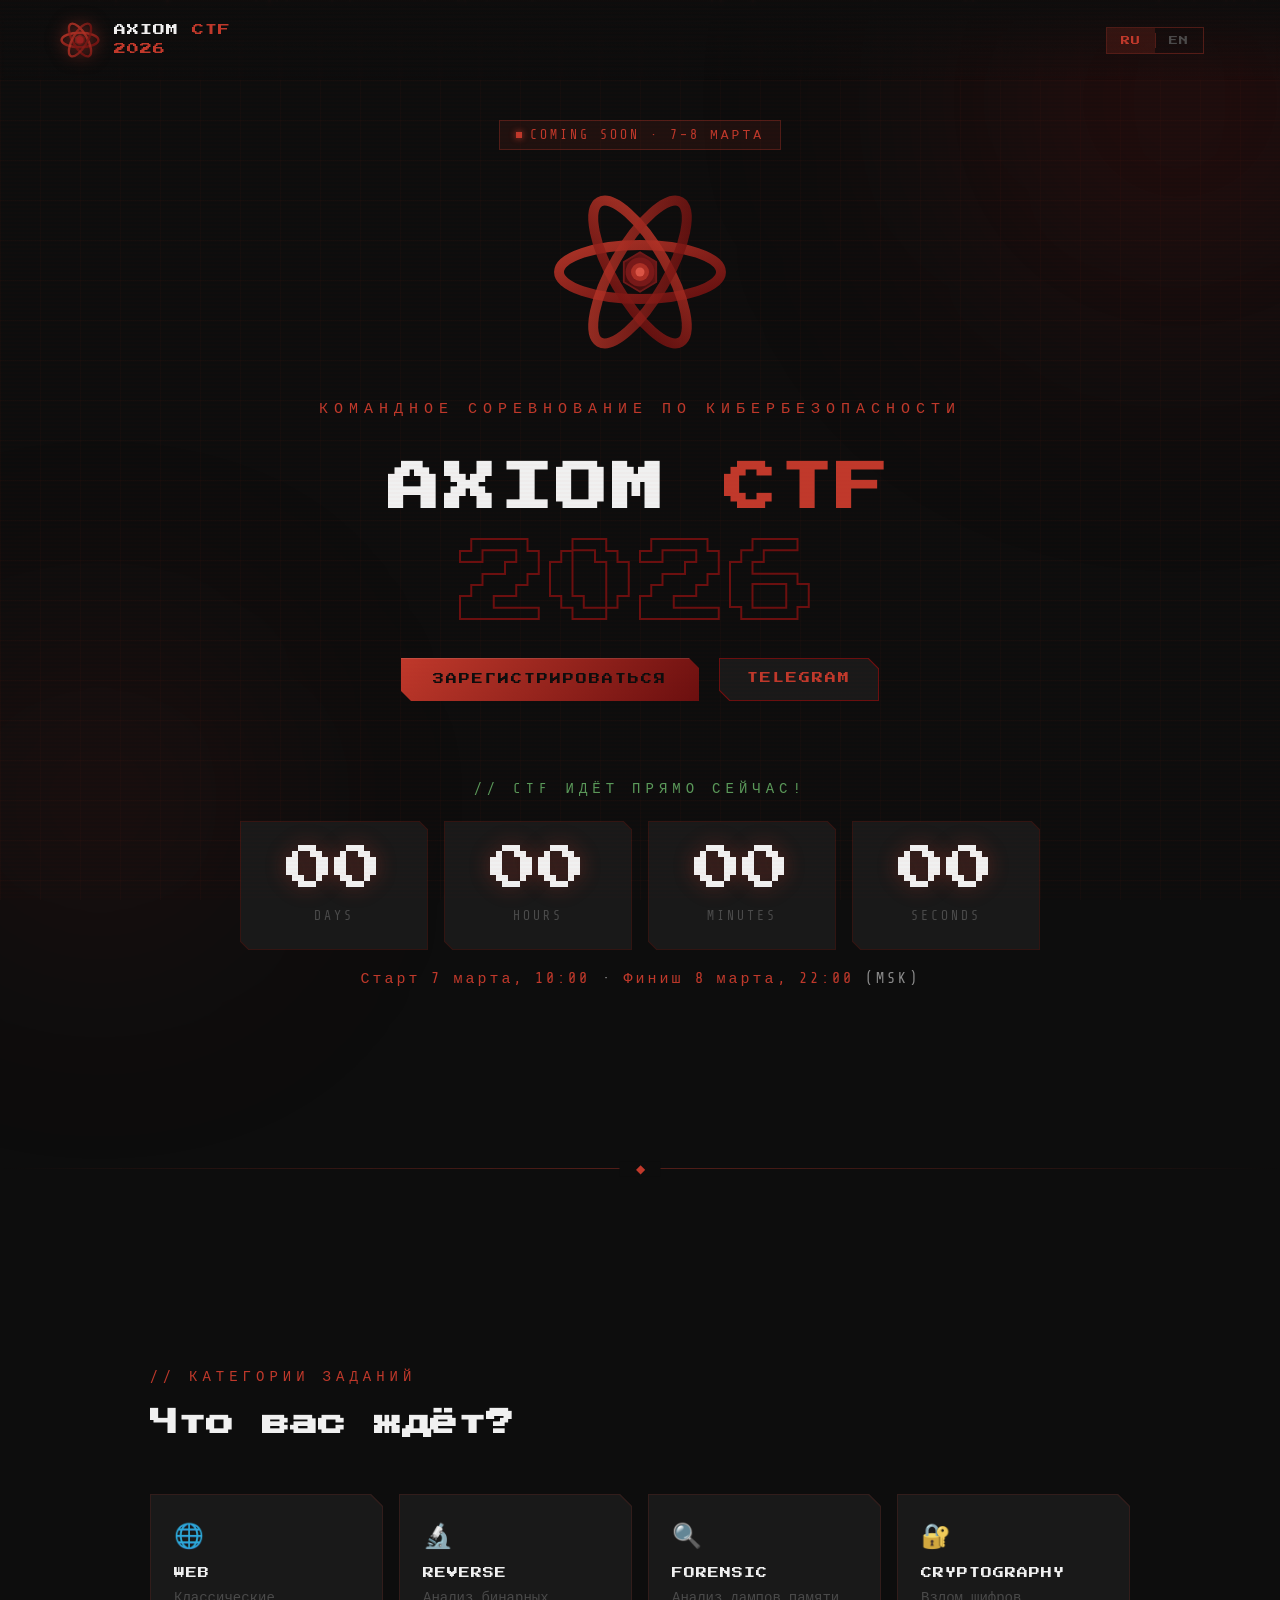
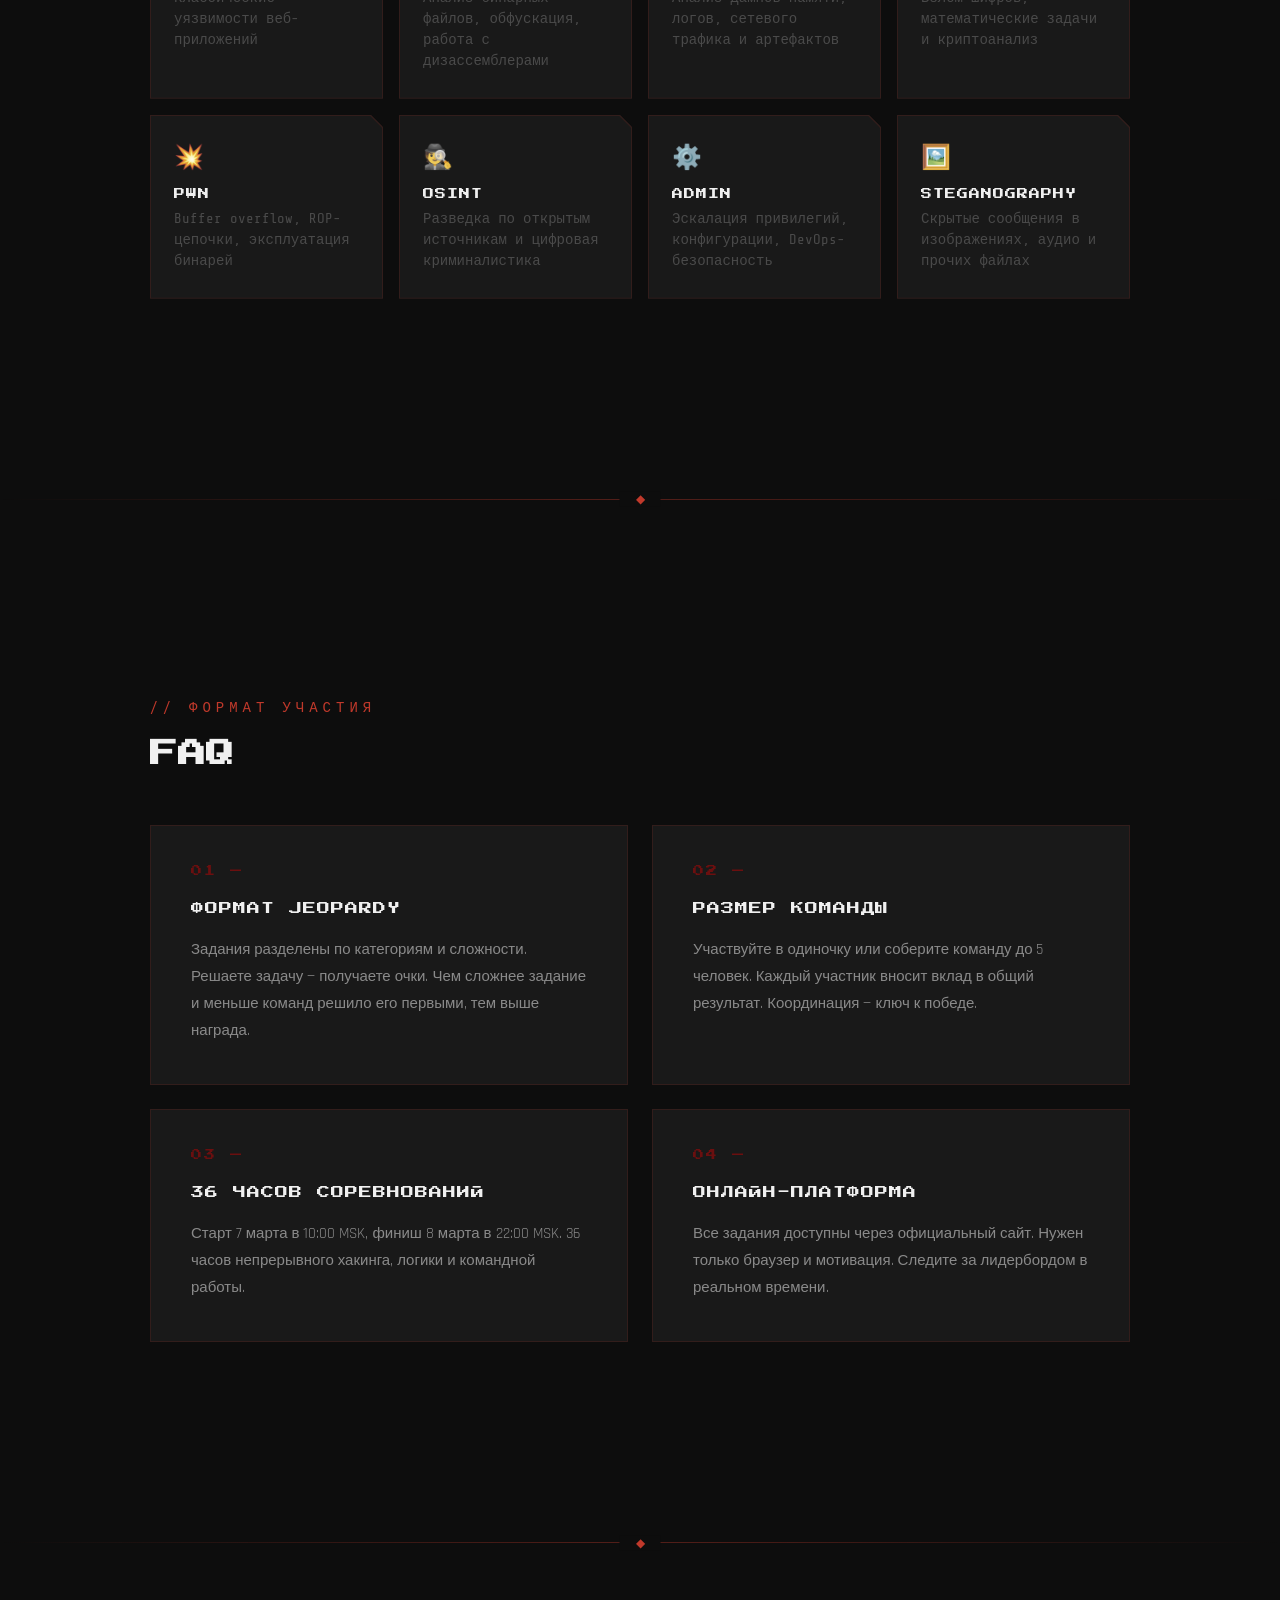
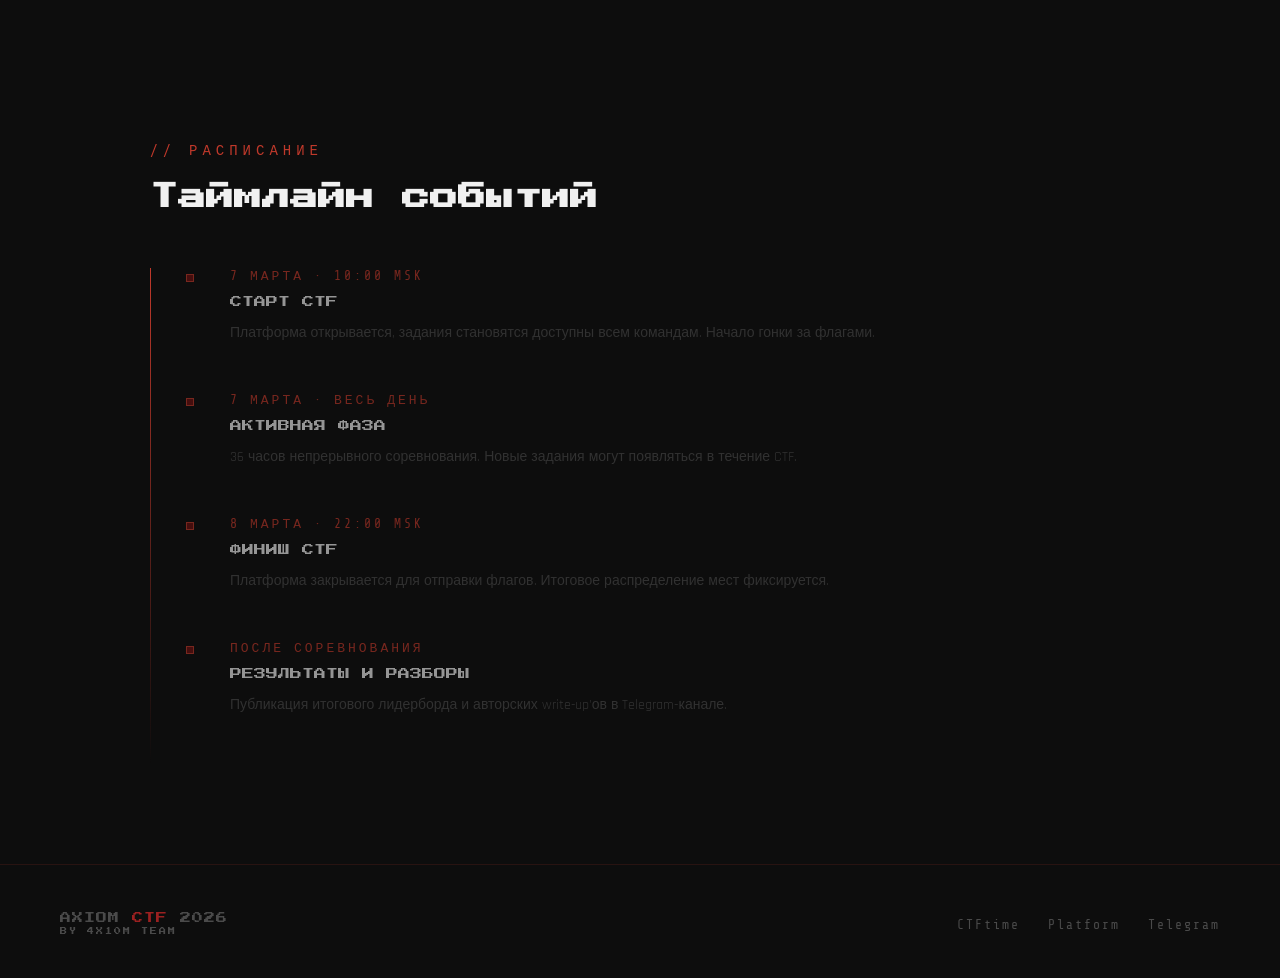
==== commit bb70531b: "Update registration lin" ====
--- a/index.html
+++ b/index.html
@@ -103,7 +103,7 @@
 		<div class="hero-year">2026</div>
 
 		<div class="hero-btns">
-			<a href="https://ctfd.4x10m.ru/register" target="_blank" class="btn-primary" data-ru="ЗАРЕГИСТРИРОВАТЬСЯ"
+			<a href="https://s.4x10m.ru/register" target="_blank" class="btn-primary" data-ru="ЗАРЕГИСТРИРОВАТЬСЯ"
 				data-en="REGISTER NOW">ЗАРЕГИСТРИРОВАТЬСЯ</a>
 			<a href="https://t.me/axiomctf" target="_blank" class="btn-outline">TELEGRAM</a>
 		</div>
@@ -393,4 +393,4 @@
 	<script src="assets/scripts/sciript.js"></script>
 </body>
 
-</html>+</html>
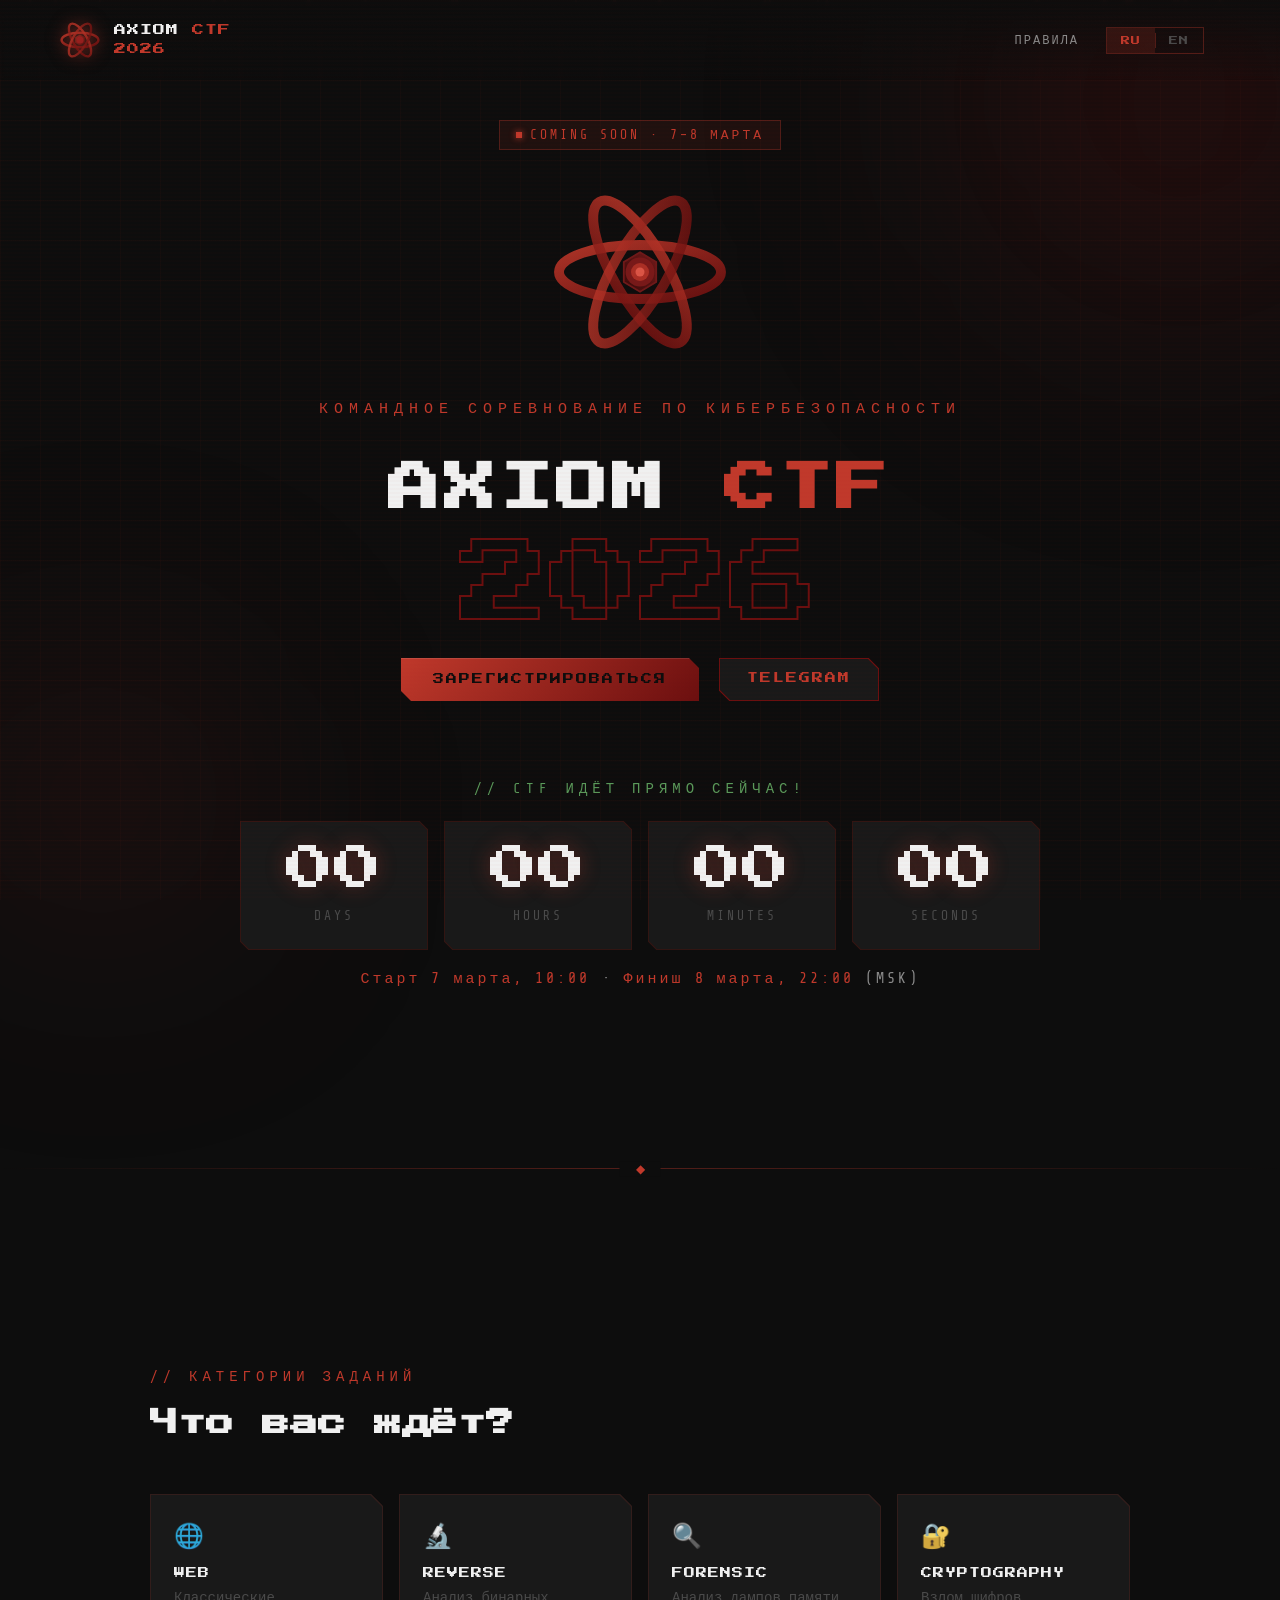
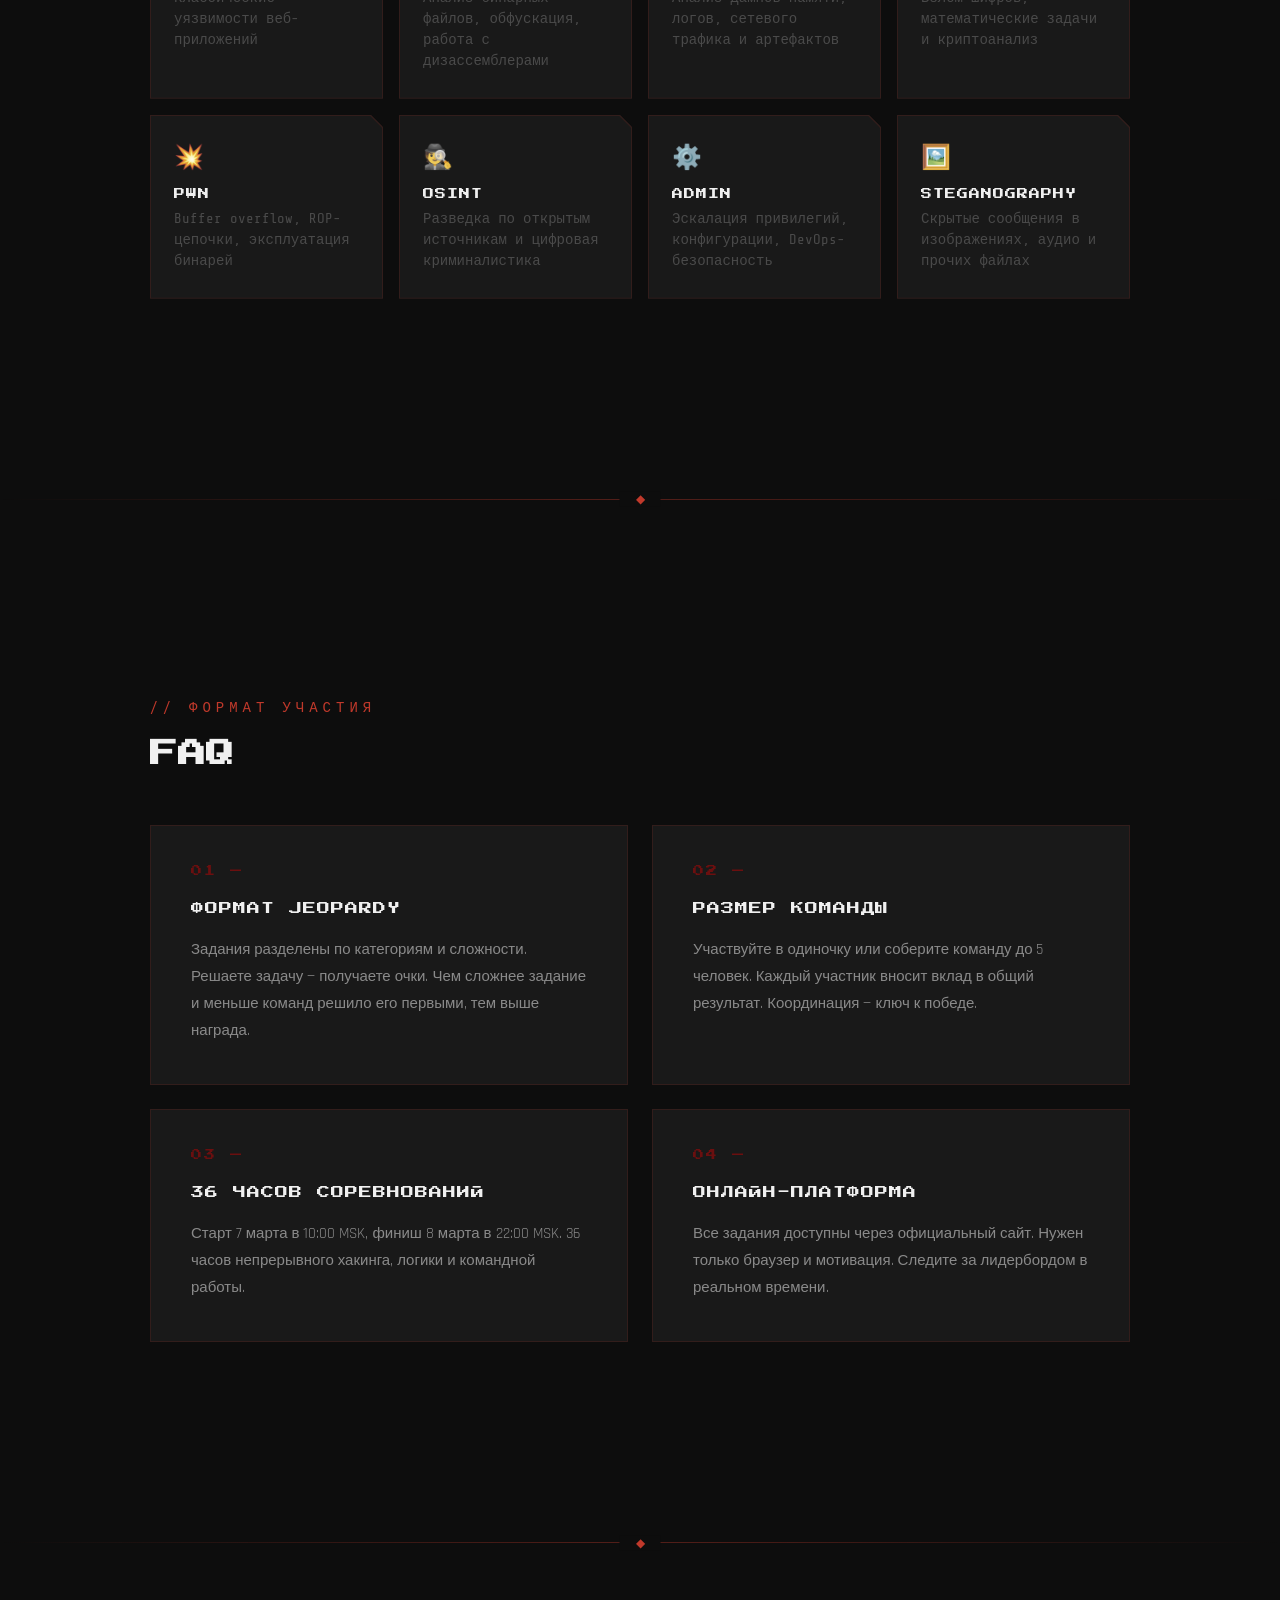
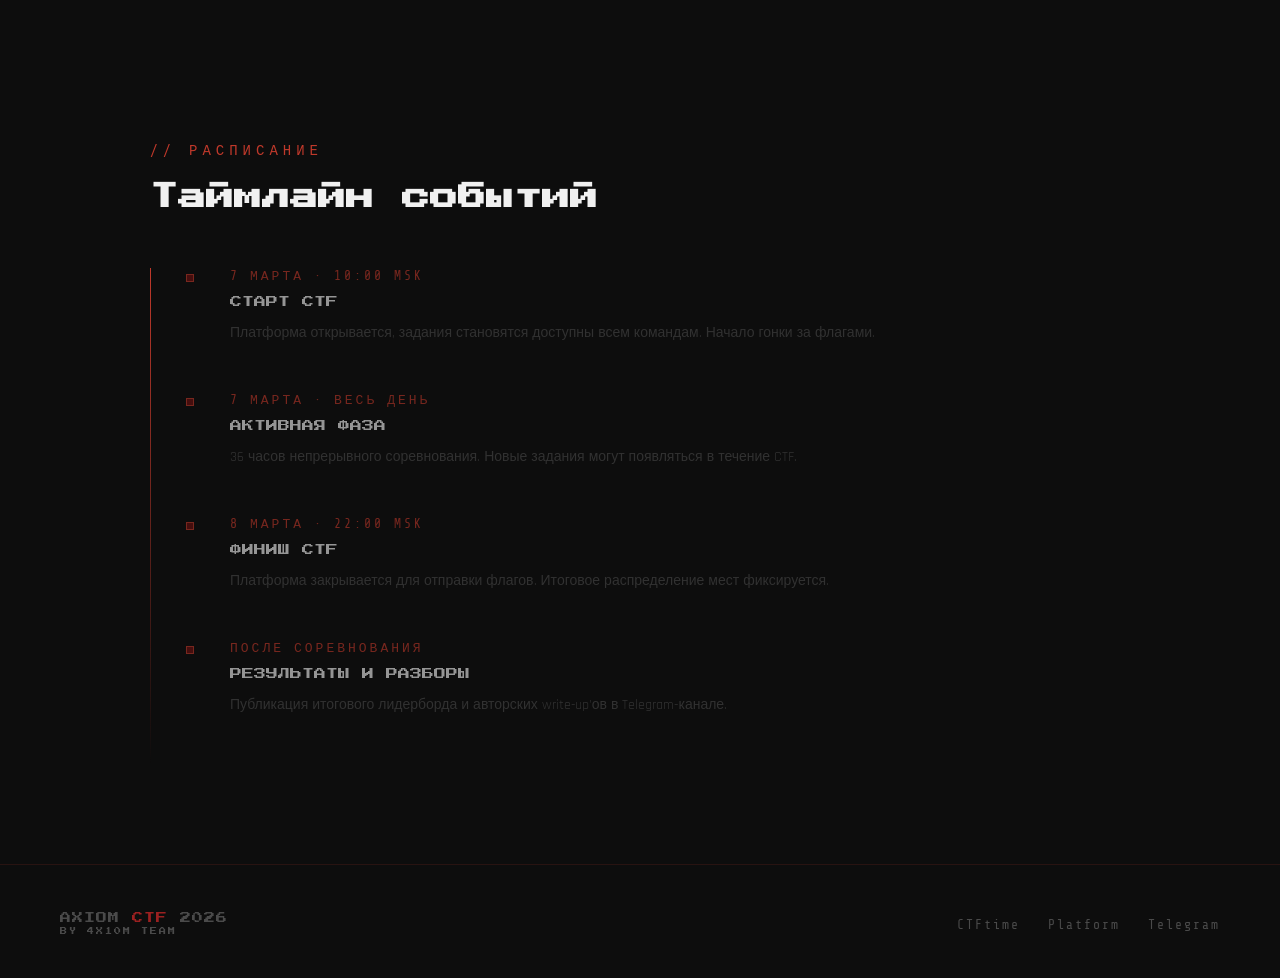
==== commit 8033f40c: "add rules" ====
--- a/index.html
+++ b/index.html
@@ -42,7 +42,8 @@
 			<div class="nav-logo-text">AXIOM <span>CTF</span><br /><span>2026</span></div>
 		</a>
 
-		<div style="display: flex; align-items: center">
+		<div class="nav-right">
+			<a href="rules/" class="nav-page-link" data-ru="ПРАВИЛА" data-en="RULES">ПРАВИЛА</a>
 			<div class="lang-switch">
 				<button class="lang-btn active" onclick="setLang('ru')">RU</button>
 				<button class="lang-btn" onclick="setLang('en')">EN</button>
@@ -393,4 +394,4 @@
 	<script src="assets/scripts/sciript.js"></script>
 </body>
 
-</html>
+</html>
--- a/assets/styles/style.css
+++ b/assets/styles/style.css
@@ -173,6 +173,31 @@
 .nav-logo-text span {
   color: var(--crimson-bright);
 }
+.nav-right {
+  display: flex;
+  align-items: center;
+  gap: 16px;
+}
+.nav-page-link {
+  font-family: var(--mono-font);
+  font-size: 12px;
+  letter-spacing: 2px;
+  color: var(--text-gray);
+  text-decoration: none;
+  padding: 8px 10px;
+  border: 1px solid transparent;
+  transition: all 0.2s ease;
+}
+.nav-page-link:hover {
+  color: var(--crimson-bright);
+  border-color: rgba(192, 57, 43, 0.35);
+  background: rgba(192, 57, 43, 0.08);
+}
+.nav-page-link.active {
+  color: var(--crimson-bright);
+  border-color: rgba(192, 57, 43, 0.35);
+  background: rgba(192, 57, 43, 0.14);
+}
 
 /* ── HERO ── */
 #hero {
@@ -546,6 +571,190 @@
   color: var(--text-white);
   line-height: 1.6;
   margin-bottom: 48px;
+}
+.section-subtitle {
+  font-family: var(--mono-font);
+  font-size: 15px;
+  color: var(--text-gray);
+  letter-spacing: 0.5px;
+  line-height: 1.7;
+}
+
+/* ── RULES PAGE ── */
+#rules-hero {
+  padding: 150px 0 60px;
+}
+.rules-title {
+  margin-bottom: 16px;
+}
+#rules-list {
+  padding: 20px 0 100px;
+}
+#rules-extra {
+  padding: 20px 0 100px;
+}
+.rules-grid {
+  display: grid;
+  grid-template-columns: 1fr 1fr;
+  gap: 24px;
+}
+.rule-card {
+  --card-cut: 14px;
+  --rule-border: rgba(192, 57, 43, 0.15);
+  border: none;
+  background: var(--rule-border);
+  padding: 34px 32px;
+  position: relative;
+  overflow: hidden;
+  transition: all 0.3s ease;
+  clip-path: polygon(
+    0 0,
+    calc(100% - var(--card-cut)) 0,
+    100% var(--card-cut),
+    100% 100%,
+    0 100%
+  );
+}
+.rule-card::before {
+  content: "";
+  position: absolute;
+  inset: 1px;
+  background:
+    linear-gradient(
+      135deg,
+      rgba(192, 57, 43, 0.05) 0%,
+      rgba(192, 57, 43, 0) 55%
+    ),
+    var(--bg-card);
+  clip-path: polygon(
+    0 0,
+    calc(100% - var(--card-cut)) 0,
+    100% var(--card-cut),
+    100% 100%,
+    0 100%
+  );
+  pointer-events: none;
+  z-index: 0;
+}
+.rule-card::after {
+  content: "";
+  position: absolute;
+  top: 0;
+  left: 0;
+  right: 0;
+  height: 3px;
+  background: linear-gradient(
+    90deg,
+    var(--crimson-deep),
+    var(--crimson-bright)
+  );
+  transform: scaleX(0);
+  transform-origin: left;
+  transition: transform 0.35s ease;
+  z-index: 2;
+}
+.rule-card > * {
+  position: relative;
+  z-index: 1;
+}
+.rule-card:hover {
+  --rule-border: rgba(192, 57, 43, 0.35);
+  transform: translateY(-3px);
+  box-shadow: 0 10px 34px rgba(0, 0, 0, 0.32);
+}
+.rule-card:hover::after {
+  transform: scaleX(1);
+}
+.rule-num {
+  font-family: var(--pixel-font);
+  font-size: 11px;
+  letter-spacing: 2px;
+  color: var(--crimson-deep);
+  margin-bottom: 18px;
+}
+.rule-heading {
+  font-family: var(--pixel-font);
+  font-size: 12px;
+  letter-spacing: 1px;
+  line-height: 1.8;
+  color: var(--text-white);
+  margin-bottom: 14px;
+}
+.rule-text {
+  font-family: var(--body-font);
+  font-size: 15px;
+  line-height: 1.8;
+  color: var(--text-gray);
+}
+.rule-text code {
+  font-family: var(--mono-font);
+  color: var(--crimson-bright);
+}
+.rule-text a {
+  color: var(--crimson-bright);
+  text-decoration: none;
+  border-bottom: 1px solid rgba(192, 57, 43, 0.35);
+  transition: all 0.2s ease;
+}
+.rule-text a:hover {
+  color: var(--text-white);
+  border-bottom-color: rgba(240, 240, 240, 0.35);
+}
+.rules-cta {
+  display: flex;
+  align-items: center;
+  justify-content: center;
+  gap: 14px;
+  flex-wrap: wrap;
+  margin-top: 36px;
+}
+#rules-extra .format-text a {
+  color: var(--crimson-bright);
+  text-decoration: none;
+  border-bottom: 1px solid rgba(192, 57, 43, 0.35);
+  transition: all 0.2s ease;
+}
+#rules-extra .format-text a:hover {
+  color: var(--text-white);
+  border-bottom-color: rgba(240, 240, 240, 0.35);
+}
+#rules-extra .format-card {
+  --card-cut: 14px;
+  --format-border: rgba(192, 57, 43, 0.15);
+  border: none;
+  background: var(--format-border);
+  clip-path: polygon(
+    0 0,
+    calc(100% - var(--card-cut)) 0,
+    100% var(--card-cut),
+    100% 100%,
+    0 100%
+  );
+}
+#rules-extra .format-card::before {
+  content: "";
+  position: absolute;
+  inset: 1px;
+  background: var(--bg-card);
+  clip-path: polygon(
+    0 0,
+    calc(100% - var(--card-cut)) 0,
+    100% var(--card-cut),
+    100% 100%,
+    0 100%
+  );
+  pointer-events: none;
+  z-index: 0;
+}
+#rules-extra .format-card > * {
+  position: relative;
+  z-index: 1;
+}
+#rules-extra .format-card::after {
+  z-index: 2;
+}
+#rules-extra .format-card:hover {
+  --format-border: rgba(192, 57, 43, 0.35);
 }
 
 /* ── CATEGORIES ── */
@@ -1000,8 +1209,13 @@
   nav {
     padding: 16px 24px;
   }
-  .nav-links {
-    display: none;
+  .nav-right {
+    gap: 10px;
+  }
+  .nav-page-link {
+    font-size: 10px;
+    letter-spacing: 1px;
+    padding: 7px 8px;
   }
   .section-inner {
     padding: 0 24px;
@@ -1011,6 +1225,15 @@
   }
   .format-grid {
     grid-template-columns: 1fr;
+  }
+  .rules-grid {
+    grid-template-columns: 1fr;
+  }
+  .rule-card {
+    padding: 28px 24px;
+  }
+  .rules-cta {
+    justify-content: center;
   }
   .hero-title {
     font-size: 36px;
@@ -1029,4 +1252,4 @@
   .footer-links {
     justify-content: center;
   }
-}+}
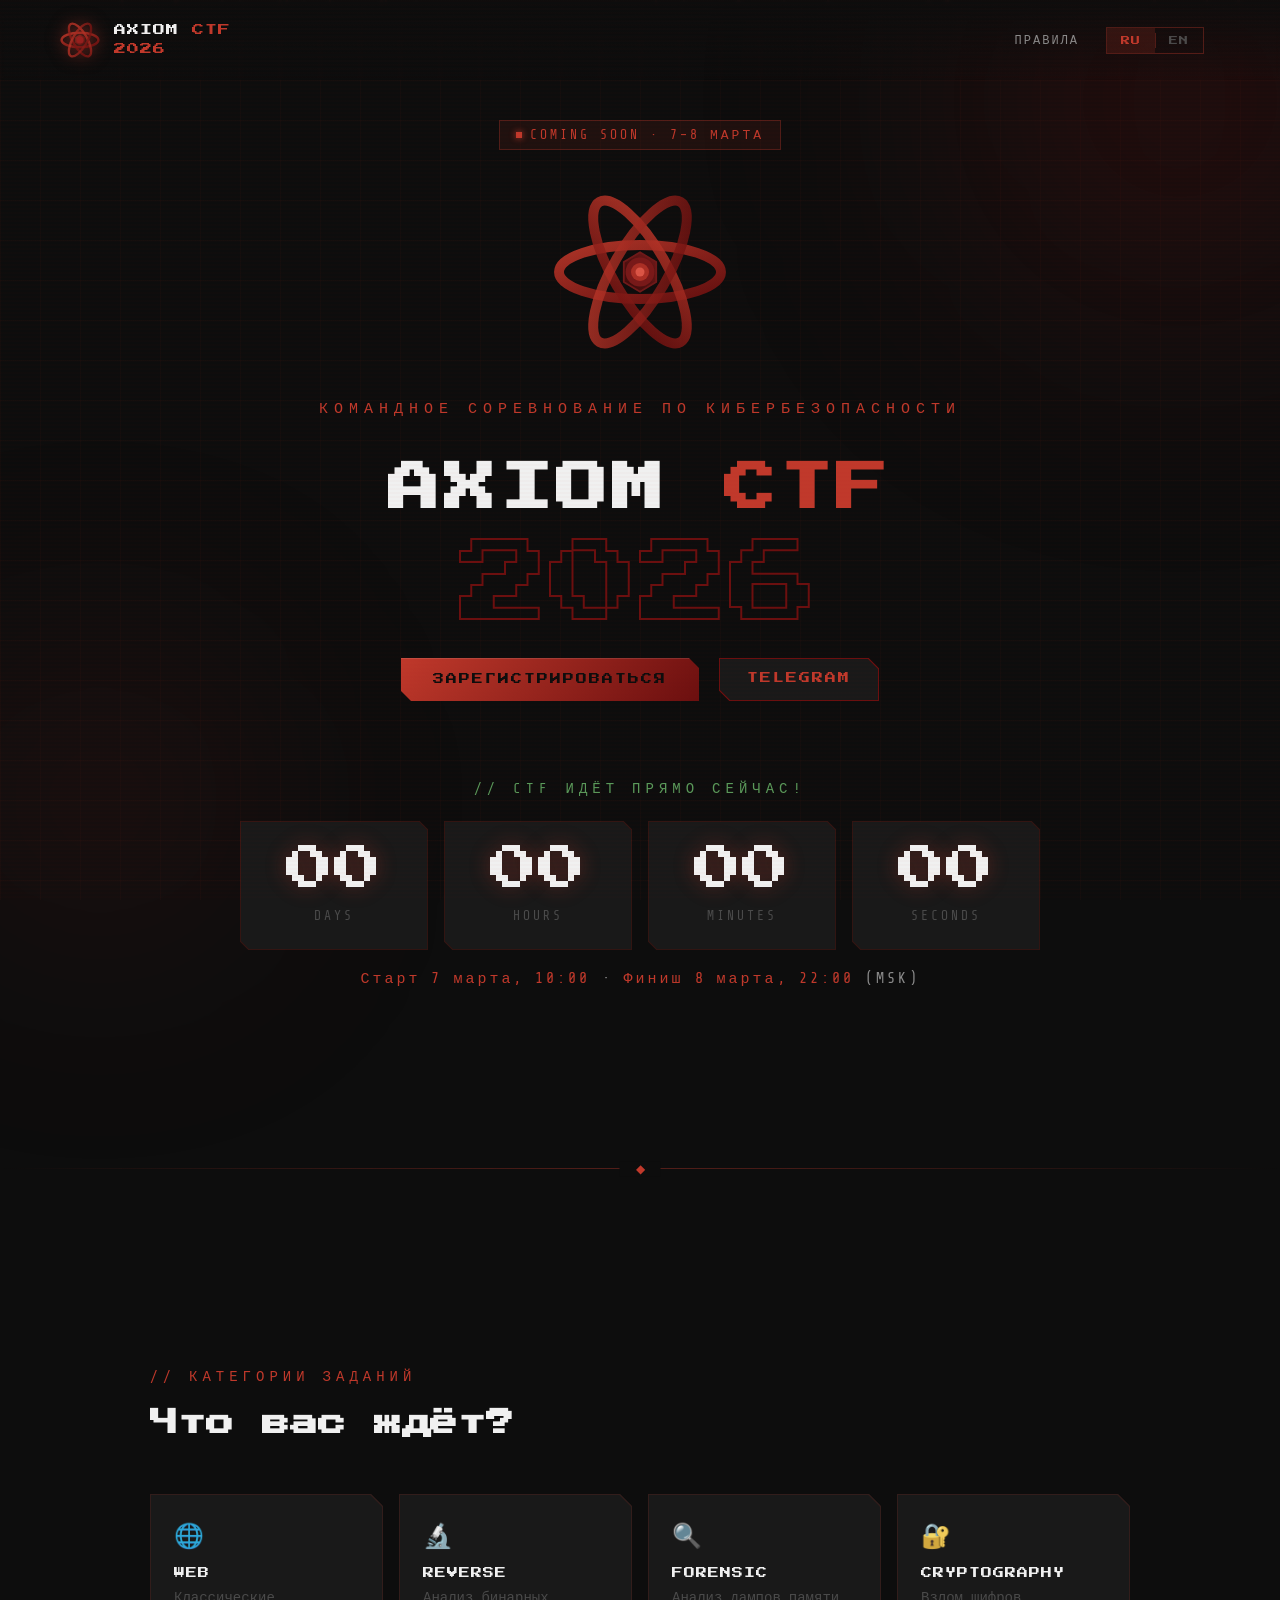
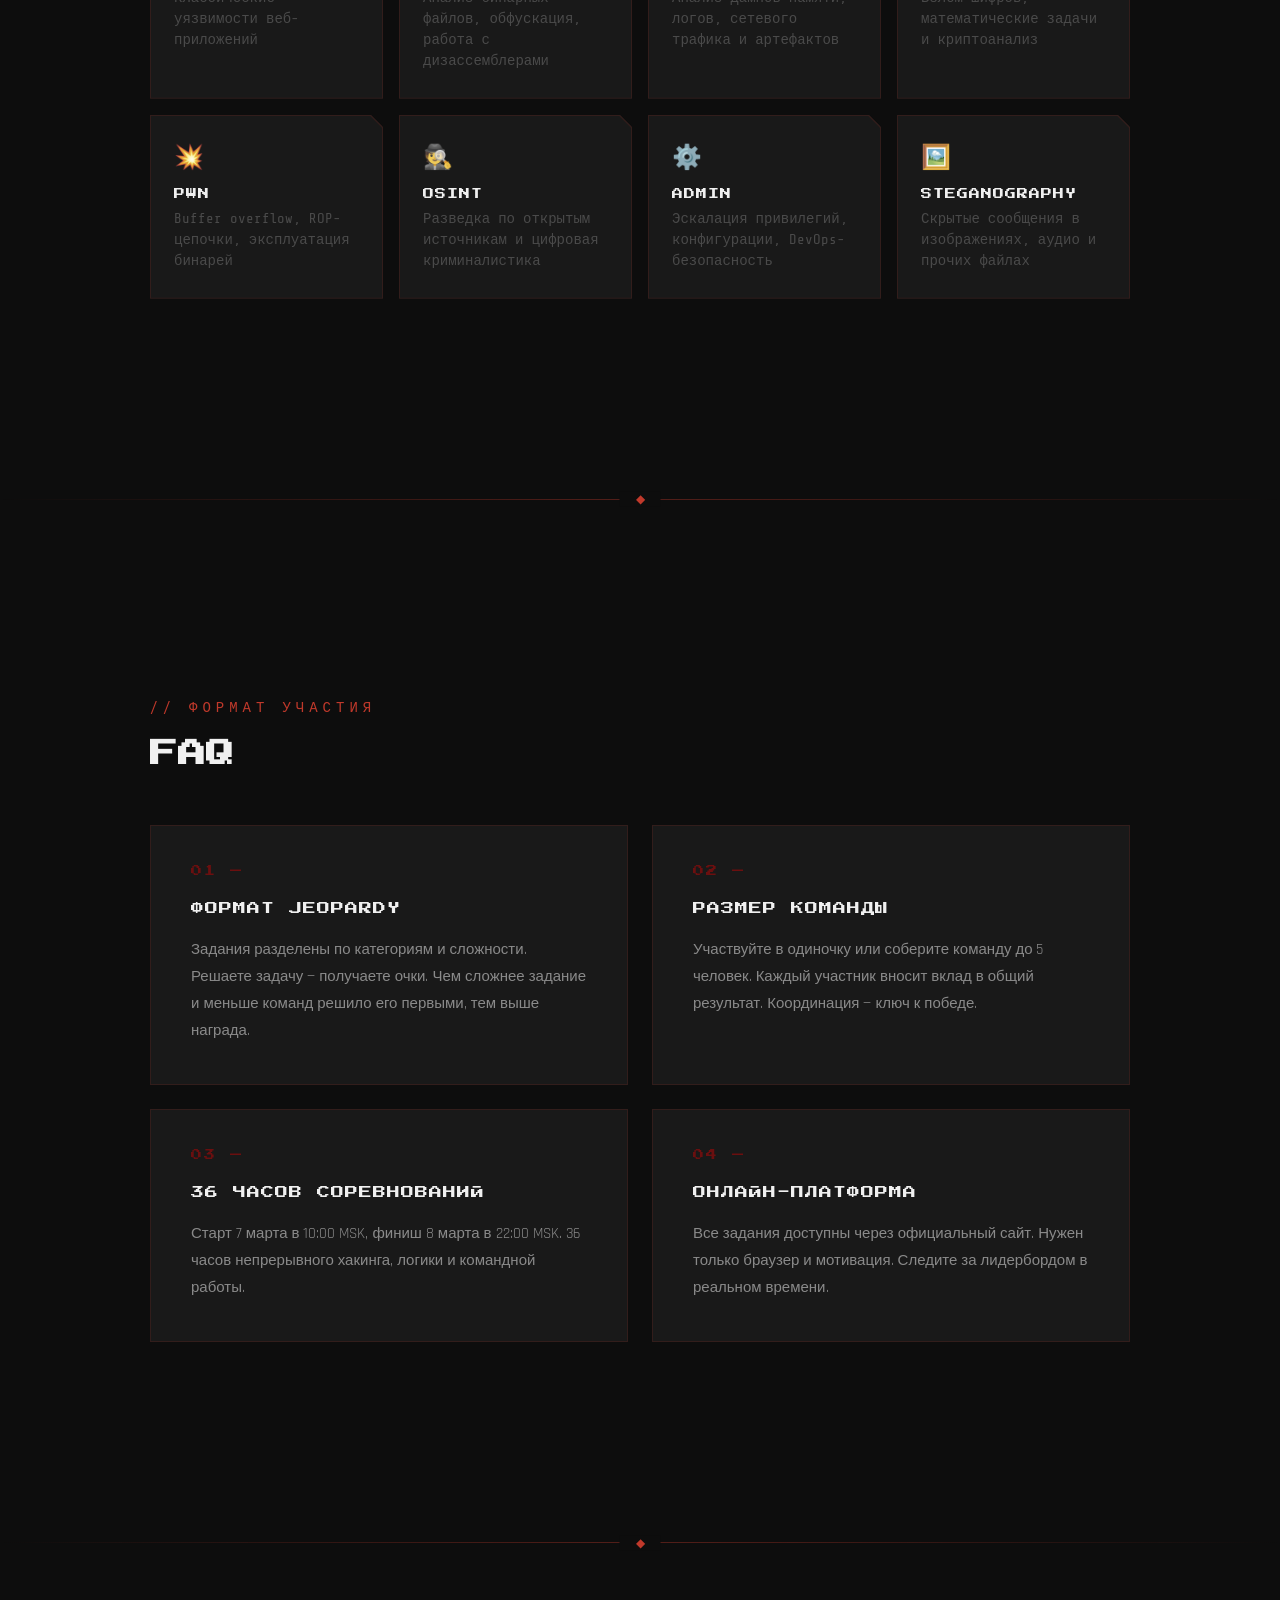
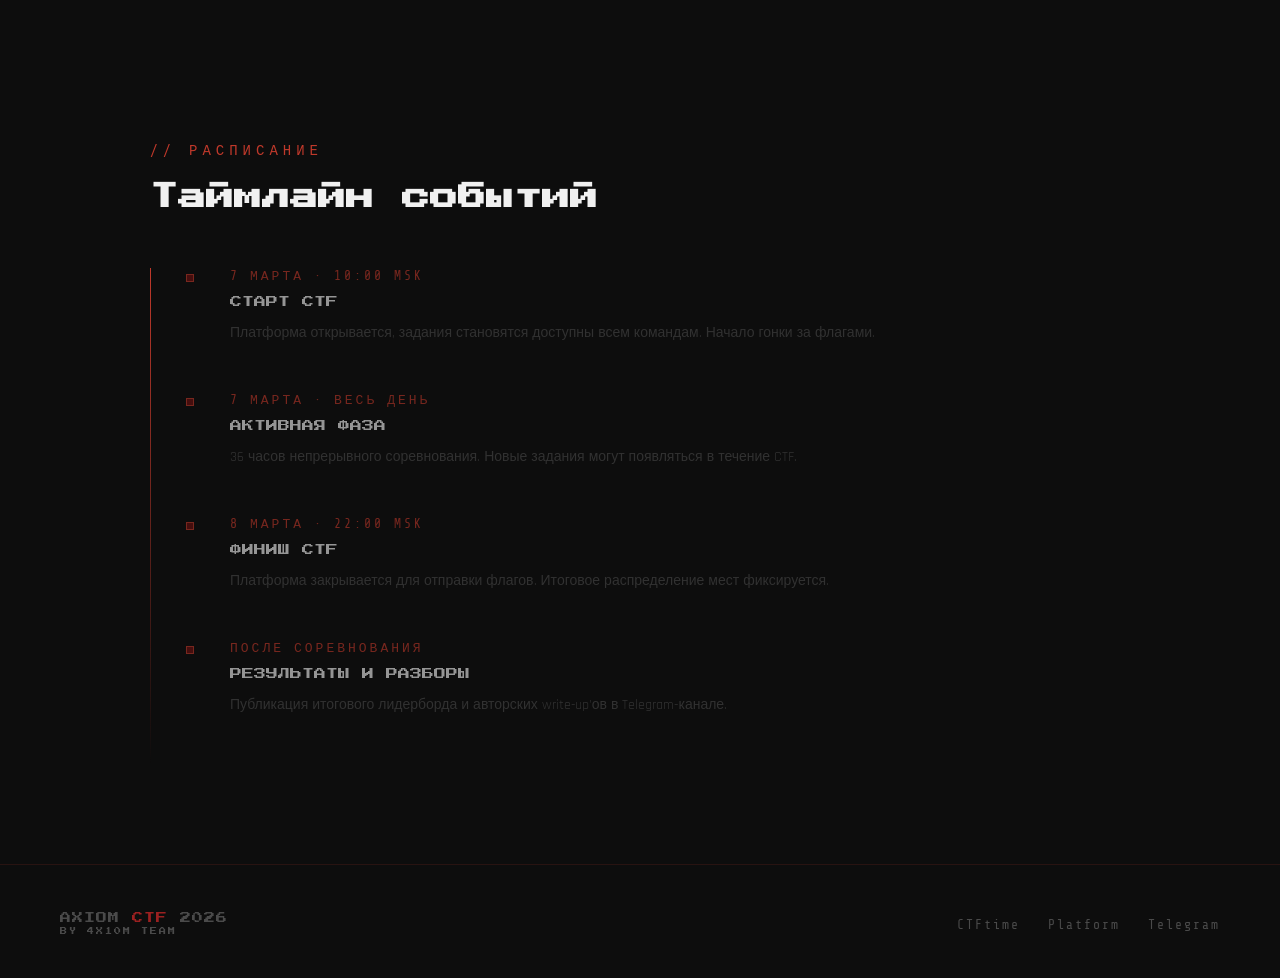
==== commit ade95e2b: "add ver to files" ====
--- a/index.html
+++ b/index.html
@@ -9,7 +9,7 @@
 	<link
 		href="https://fonts.googleapis.com/css2?family=Press+Start+2P&family=Share+Tech+Mono&family=Rajdhani:wght@300;400;500;600;700&display=swap"
 		rel="stylesheet" />
-	<link rel="stylesheet" href="assets/styles/style.css" />
+	<link rel="stylesheet" href="assets/styles/style.css?v=1.0" />
 </head>
 
 <body>
@@ -391,7 +391,7 @@
 		</ul>
 	</footer>
 
-	<script src="assets/scripts/sciript.js"></script>
+	<script src="assets/scripts/sciript.js?v=1.0"></script>
 </body>
 
 </html>
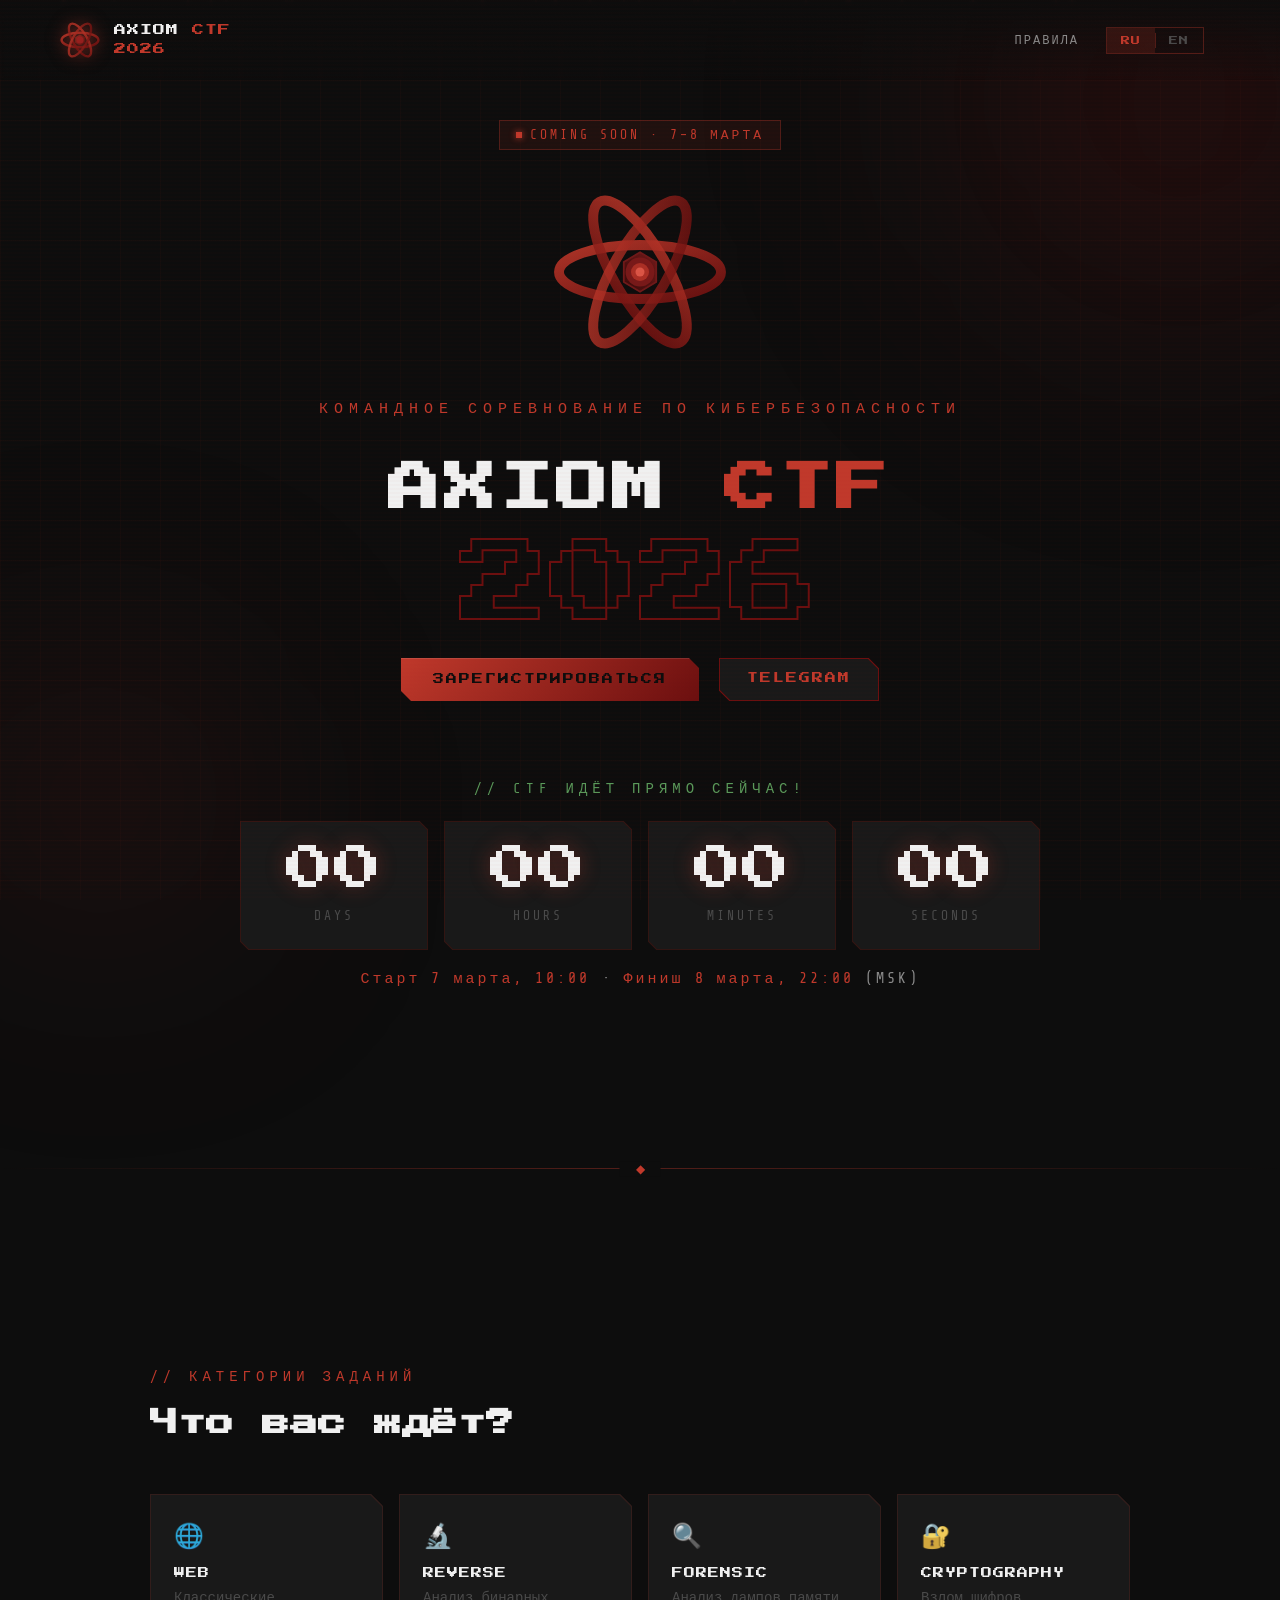
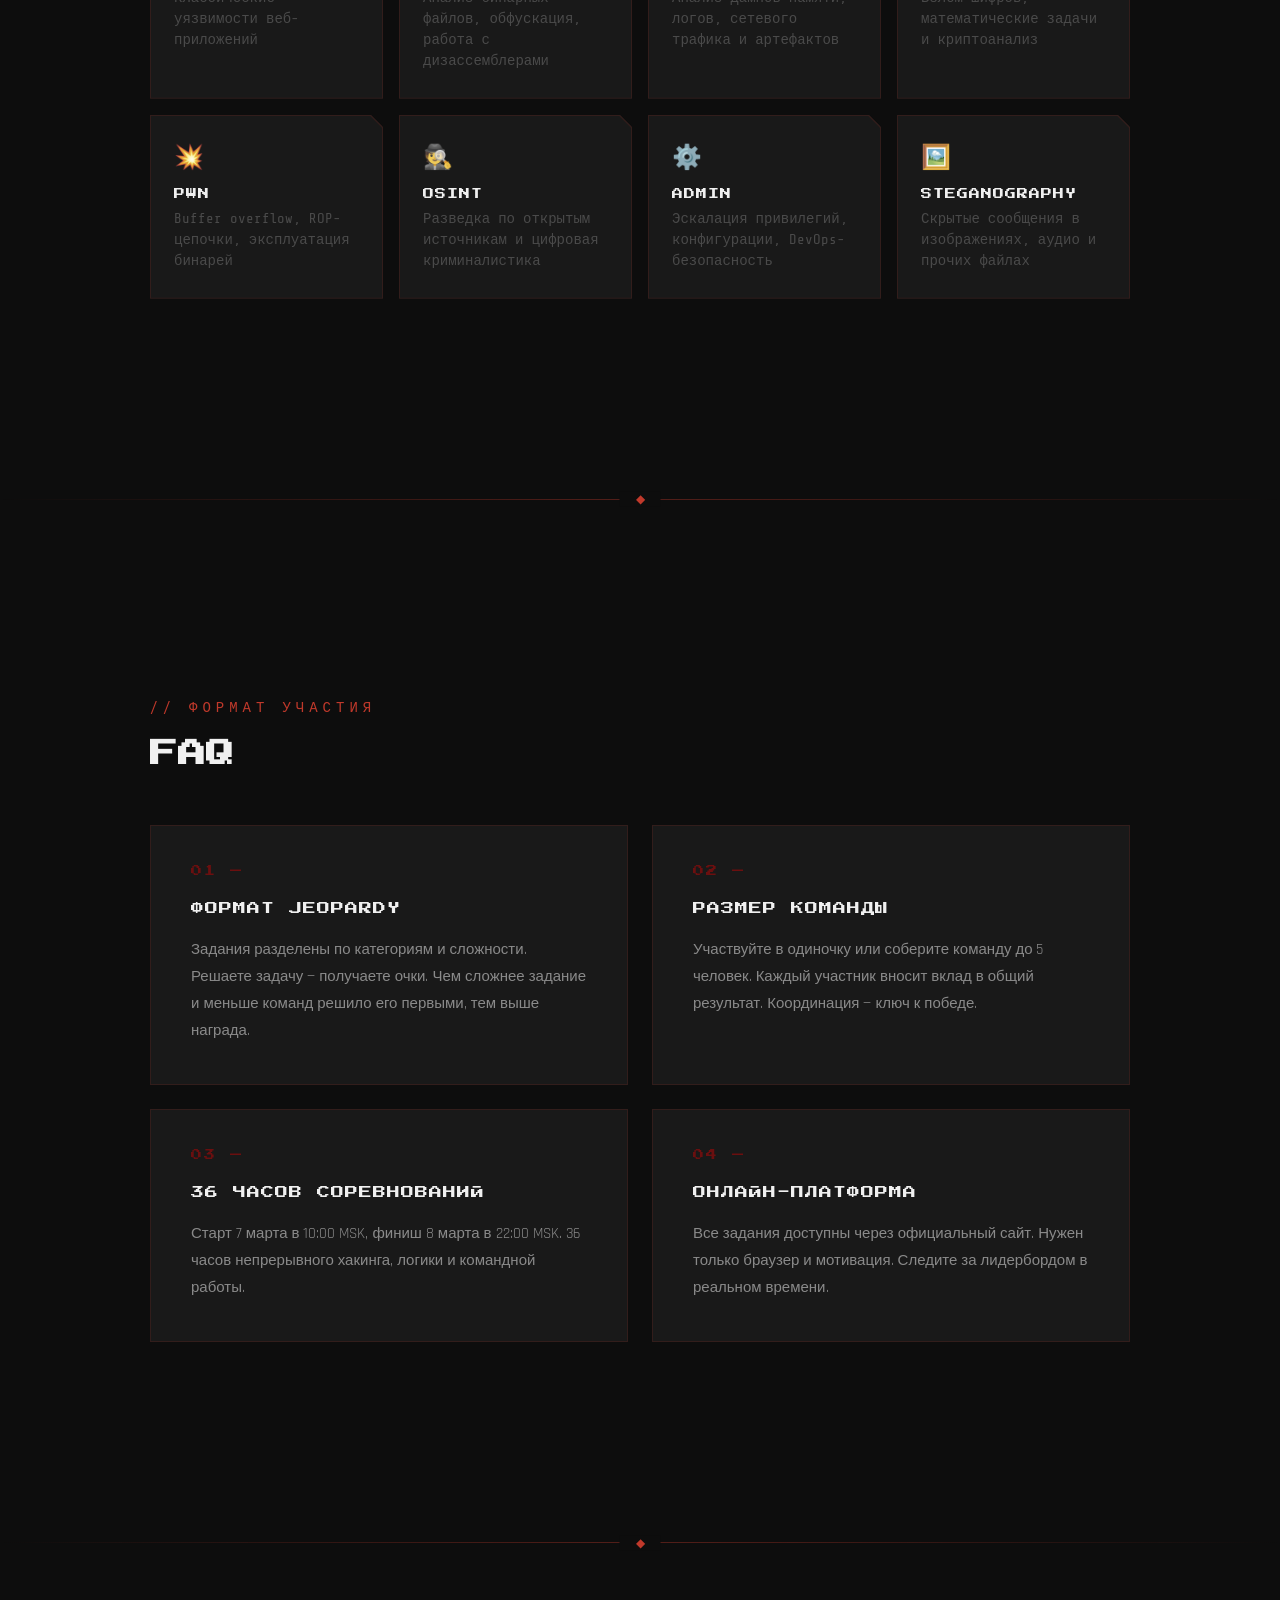
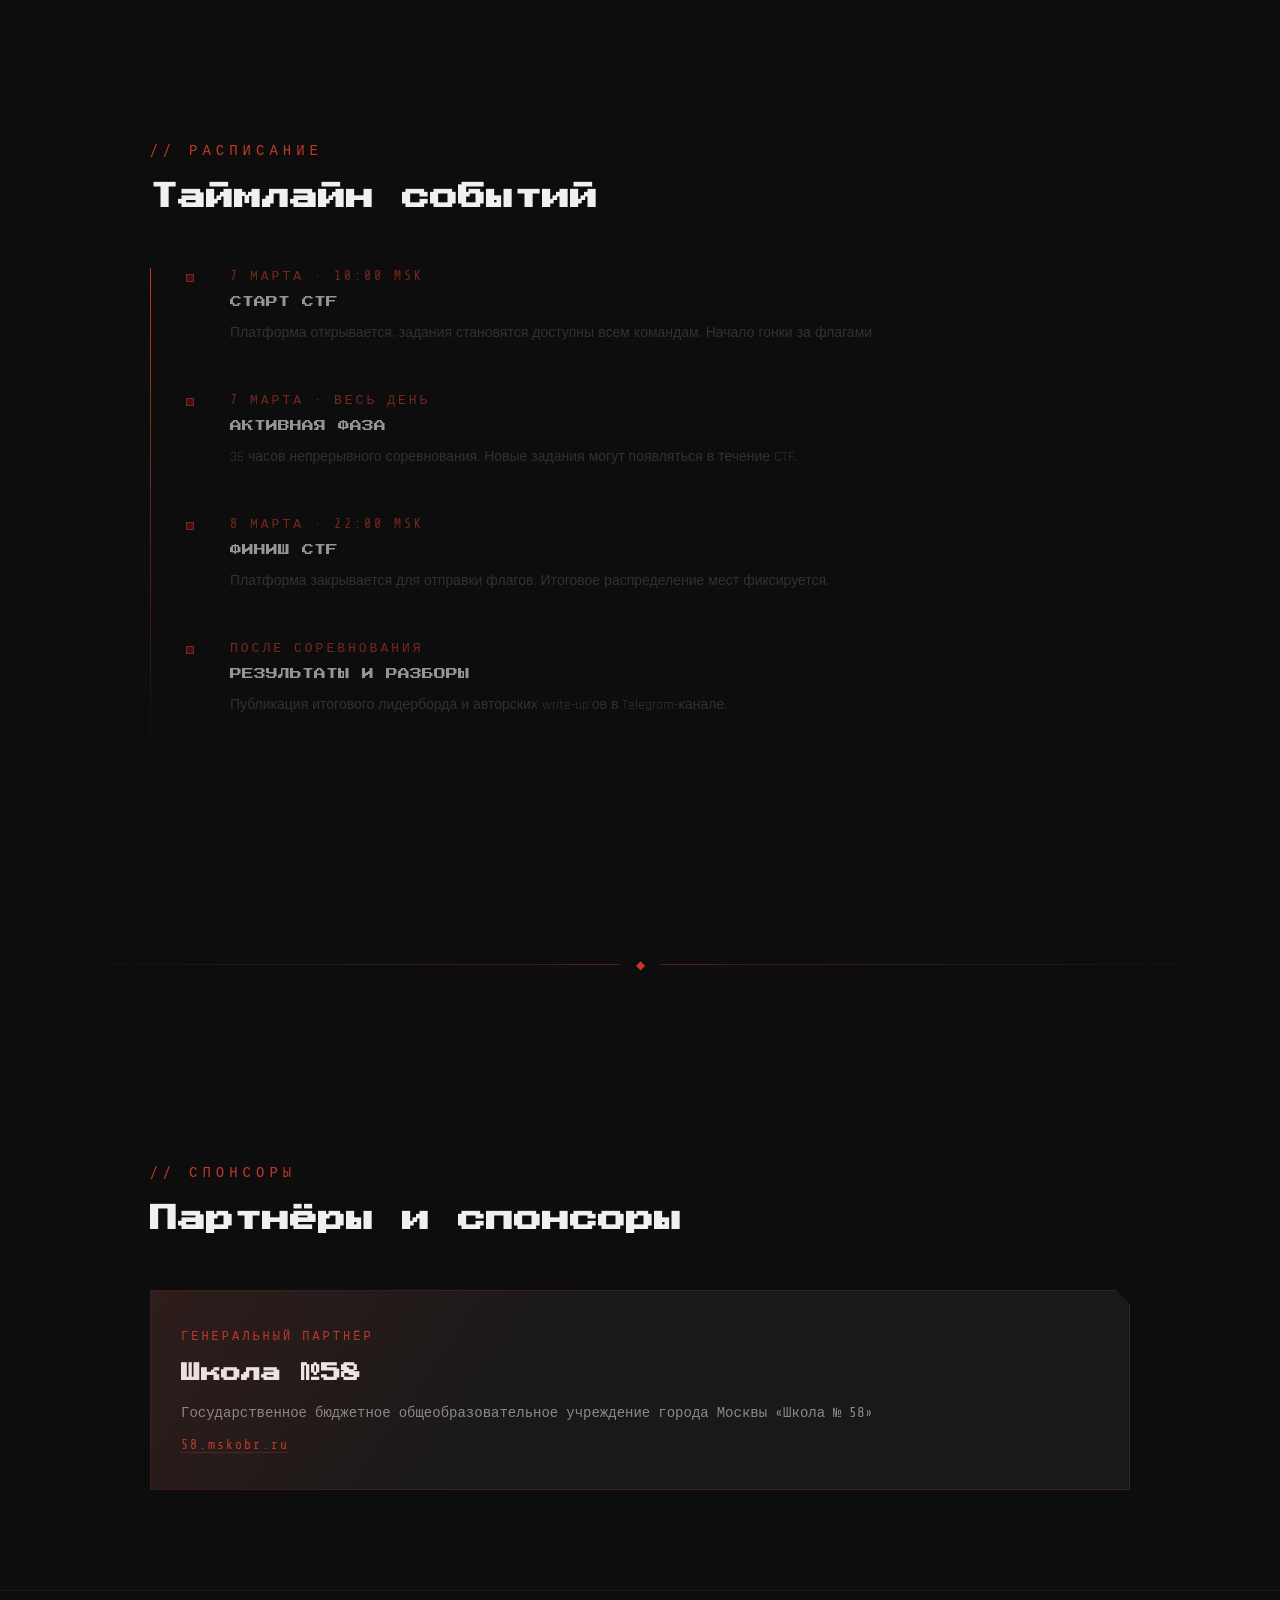
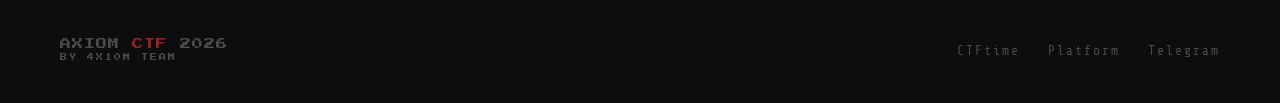
==== commit d22add6a: "add sponsor" ====
--- a/index.html
+++ b/index.html
@@ -375,6 +375,37 @@
 		</div>
 	</section>
 
+	<div class="divider"></div>
+
+	<!-- SPONSORS -->
+	<section id="sponsors">
+		<div class="section-inner">
+			<p class="section-tag reveal" data-ru="// спонсоры" data-en="// sponsors">
+				// спонсоры
+			</p>
+			<h2 class="section-title reveal reveal-delay-1" data-ru="Партнёры и спонсоры" data-en="Partners & Sponsors">
+				Партнёры и спонсоры
+			</h2>
+
+			<div class="sponsors-grid">
+				<article class="sponsor-card reveal reveal-delay-2">
+					<div class="sponsor-badge" data-ru="ГЕНЕРАЛЬНЫЙ ПАРТНЁР" data-en="GENERAL PARTNER">
+						ГЕНЕРАЛЬНЫЙ ПАРТНЁР
+					</div>
+					<h3 class="sponsor-name">Школа №58</h3>
+					<p class="sponsor-meta"
+						data-ru="Государственное бюджетное общеобразовательное учреждение города Москвы «Школа № 58»"
+						data-en="State Budgetary General Education Institution of Moscow «School No. 58»">
+						Государственное бюджетное общеобразовательное учреждение города Москвы «Школа № 58»
+					</p>
+					<a class="sponsor-link" href="https://58.mskobr.ru/" target="_blank" rel="noopener noreferrer">
+						58.mskobr.ru
+					</a>
+				</article>
+			</div>
+		</div>
+	</section>
+
 
 	<!-- FOOTER -->
 	<footer>
--- a/assets/styles/style.css
+++ b/assets/styles/style.css
@@ -1012,6 +1012,89 @@
   line-height: 1.6;
 }
 
+/* ── SPONSORS ── */
+#sponsors {
+  padding: 100px 0;
+}
+.sponsors-grid {
+  display: grid;
+  grid-template-columns: minmax(0, 1fr);
+  gap: 18px;
+}
+.sponsor-card {
+  position: relative;
+  padding: 34px 30px;
+  background: var(--bg-card);
+  border: 1px solid rgba(192, 57, 43, 0.2);
+  overflow: hidden;
+  transition: all 0.3s ease;
+  clip-path: polygon(
+    0 0,
+    calc(100% - 14px) 0,
+    100% 14px,
+    100% 100%,
+    0 100%
+  );
+}
+.sponsor-card::before {
+  content: "";
+  position: absolute;
+  inset: 0;
+  background: linear-gradient(
+    125deg,
+    rgba(192, 57, 43, 0.12),
+    rgba(192, 57, 43, 0) 42%
+  );
+  pointer-events: none;
+}
+.sponsor-card:hover {
+  border-color: rgba(192, 57, 43, 0.45);
+  box-shadow: 0 10px 34px rgba(0, 0, 0, 0.34);
+  transform: translateY(-3px);
+}
+.sponsor-badge {
+  display: inline-block;
+  font-family: var(--mono-font);
+  font-size: 12px;
+  letter-spacing: 3px;
+  color: var(--crimson-bright);
+  margin-bottom: 14px;
+}
+.sponsor-name {
+  font-family: var(--pixel-font);
+  font-size: clamp(16px, 2.5vw, 20px);
+  color: var(--text-white);
+  line-height: 1.5;
+  margin-bottom: 14px;
+}
+.sponsor-meta {
+  font-family: var(--mono-font);
+  font-size: 14px;
+  line-height: 1.6;
+  color: var(--text-gray);
+  margin-bottom: 10px;
+}
+.sponsor-text {
+  font-family: var(--body-font);
+  font-size: 16px;
+  line-height: 1.6;
+  color: var(--text-dim);
+  margin-bottom: 16px;
+}
+.sponsor-link {
+  font-family: var(--mono-font);
+  font-size: 13px;
+  letter-spacing: 2px;
+  color: var(--crimson-bright);
+  text-decoration: none;
+  border-bottom: 1px solid rgba(192, 57, 43, 0.3);
+  transition: all 0.2s ease;
+}
+.sponsor-link:hover {
+  color: var(--text-white);
+  border-bottom-color: rgba(240, 240, 240, 0.35);
+}
+
 /* ── FOOTER ── */
 footer {
   position: relative;
@@ -1244,6 +1327,13 @@
   .hero-year {
     font-size: 56px;
   }
+  .sponsor-card {
+    padding: 28px 24px;
+  }
+  .sponsor-meta,
+  .sponsor-text {
+    font-size: 14px;
+  }
   footer {
     padding: 32px 24px;
     flex-direction: column;
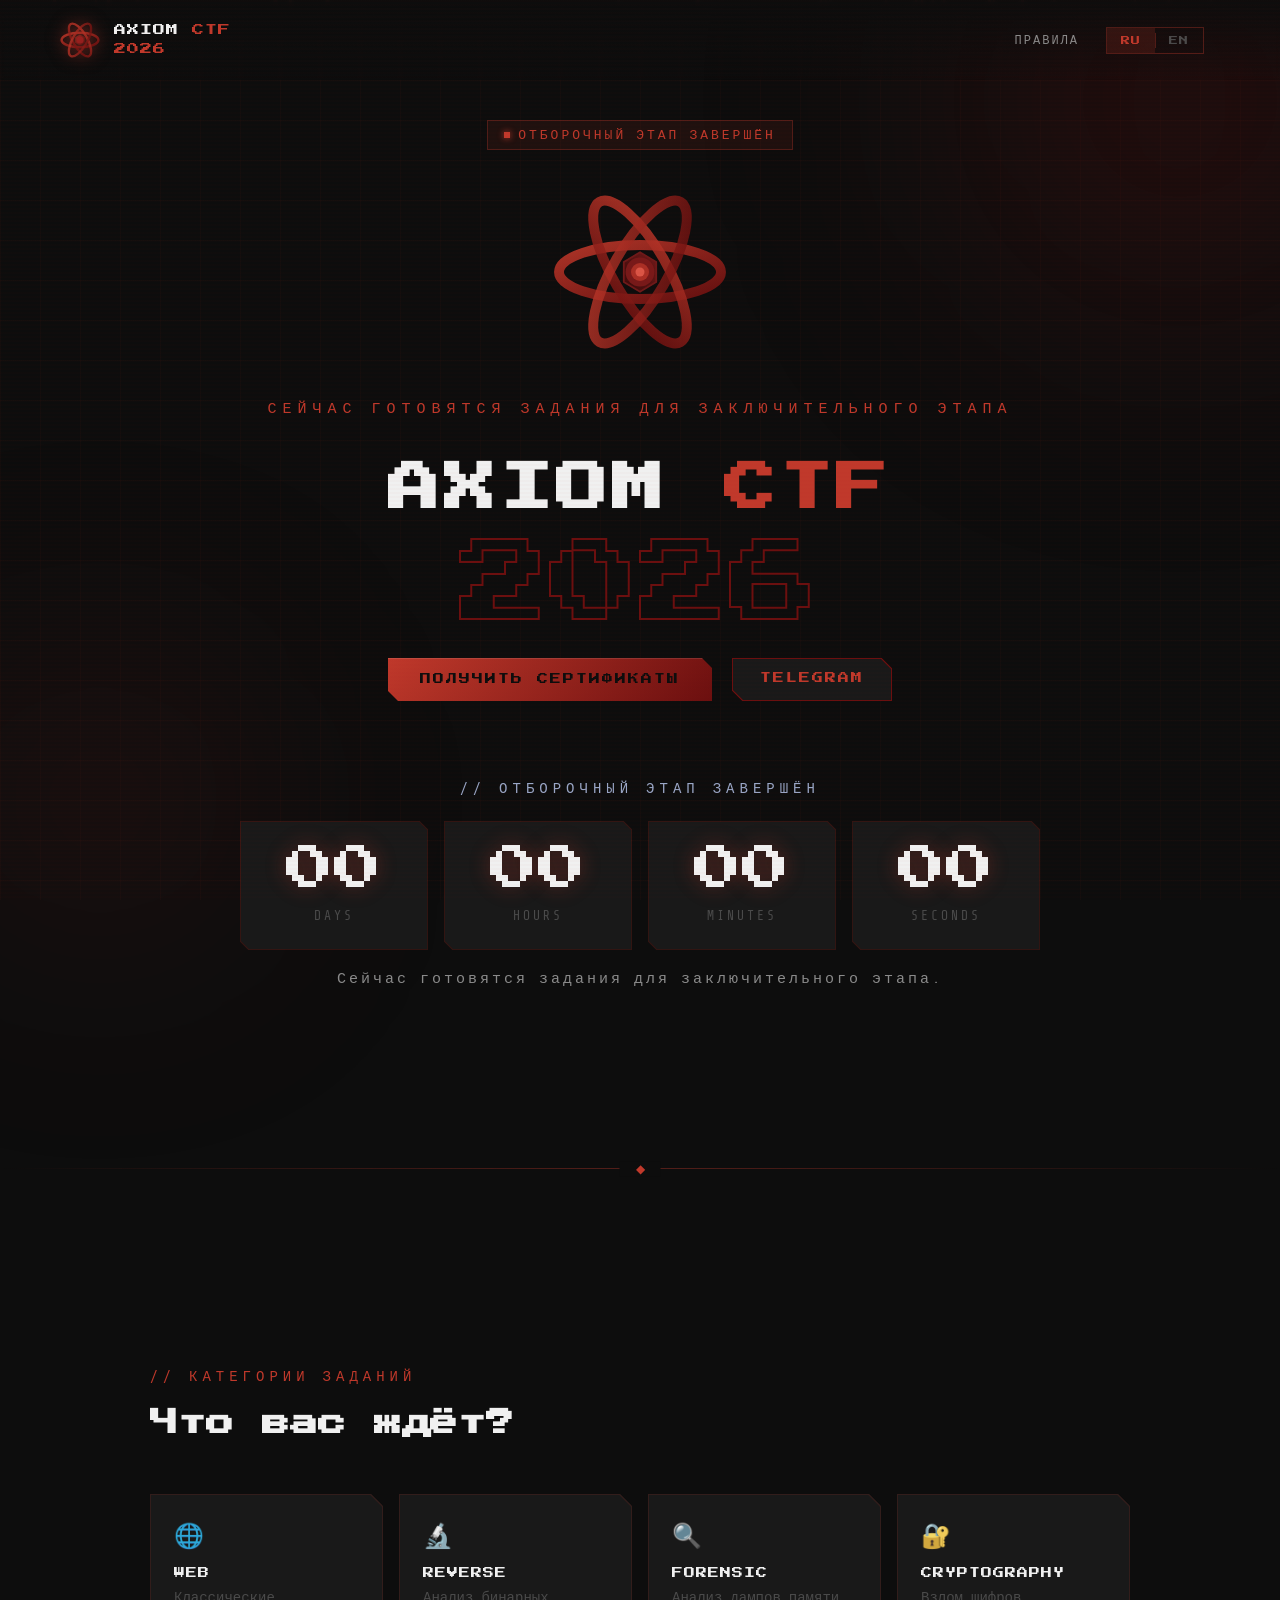
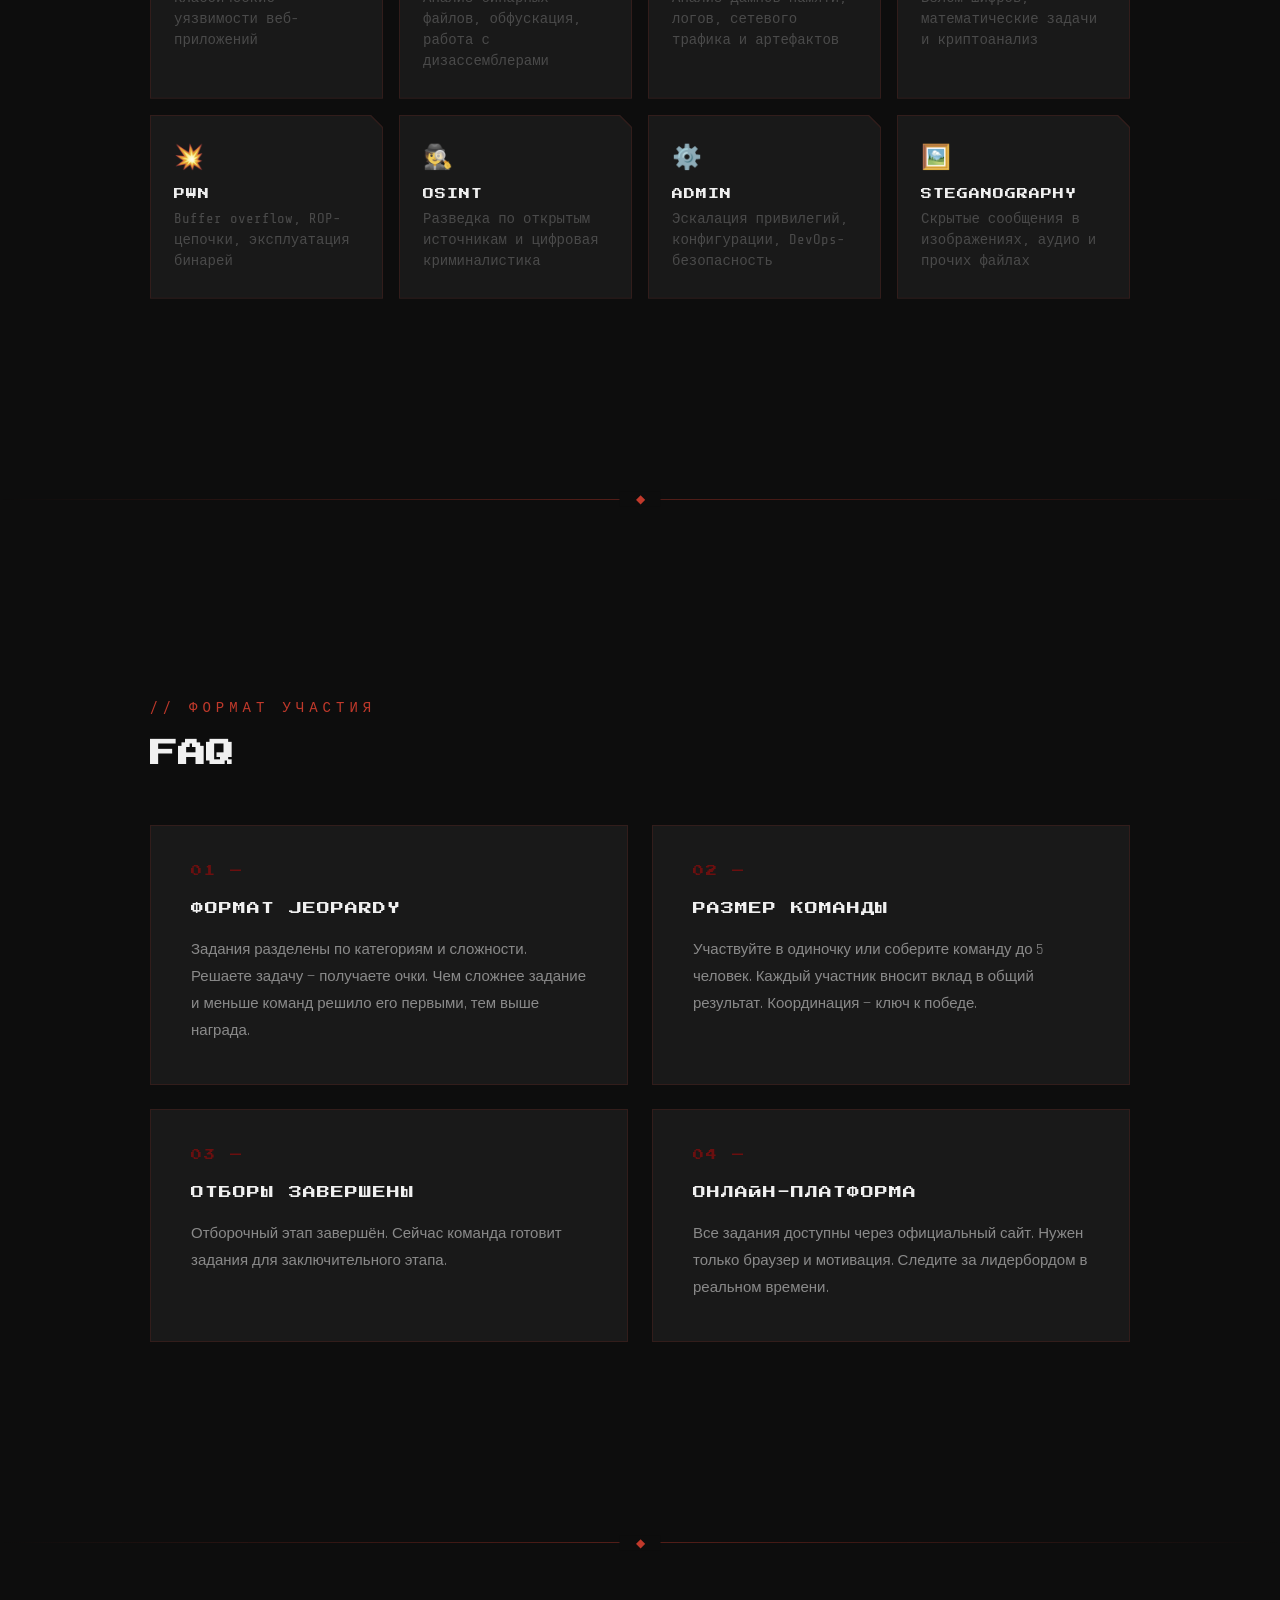
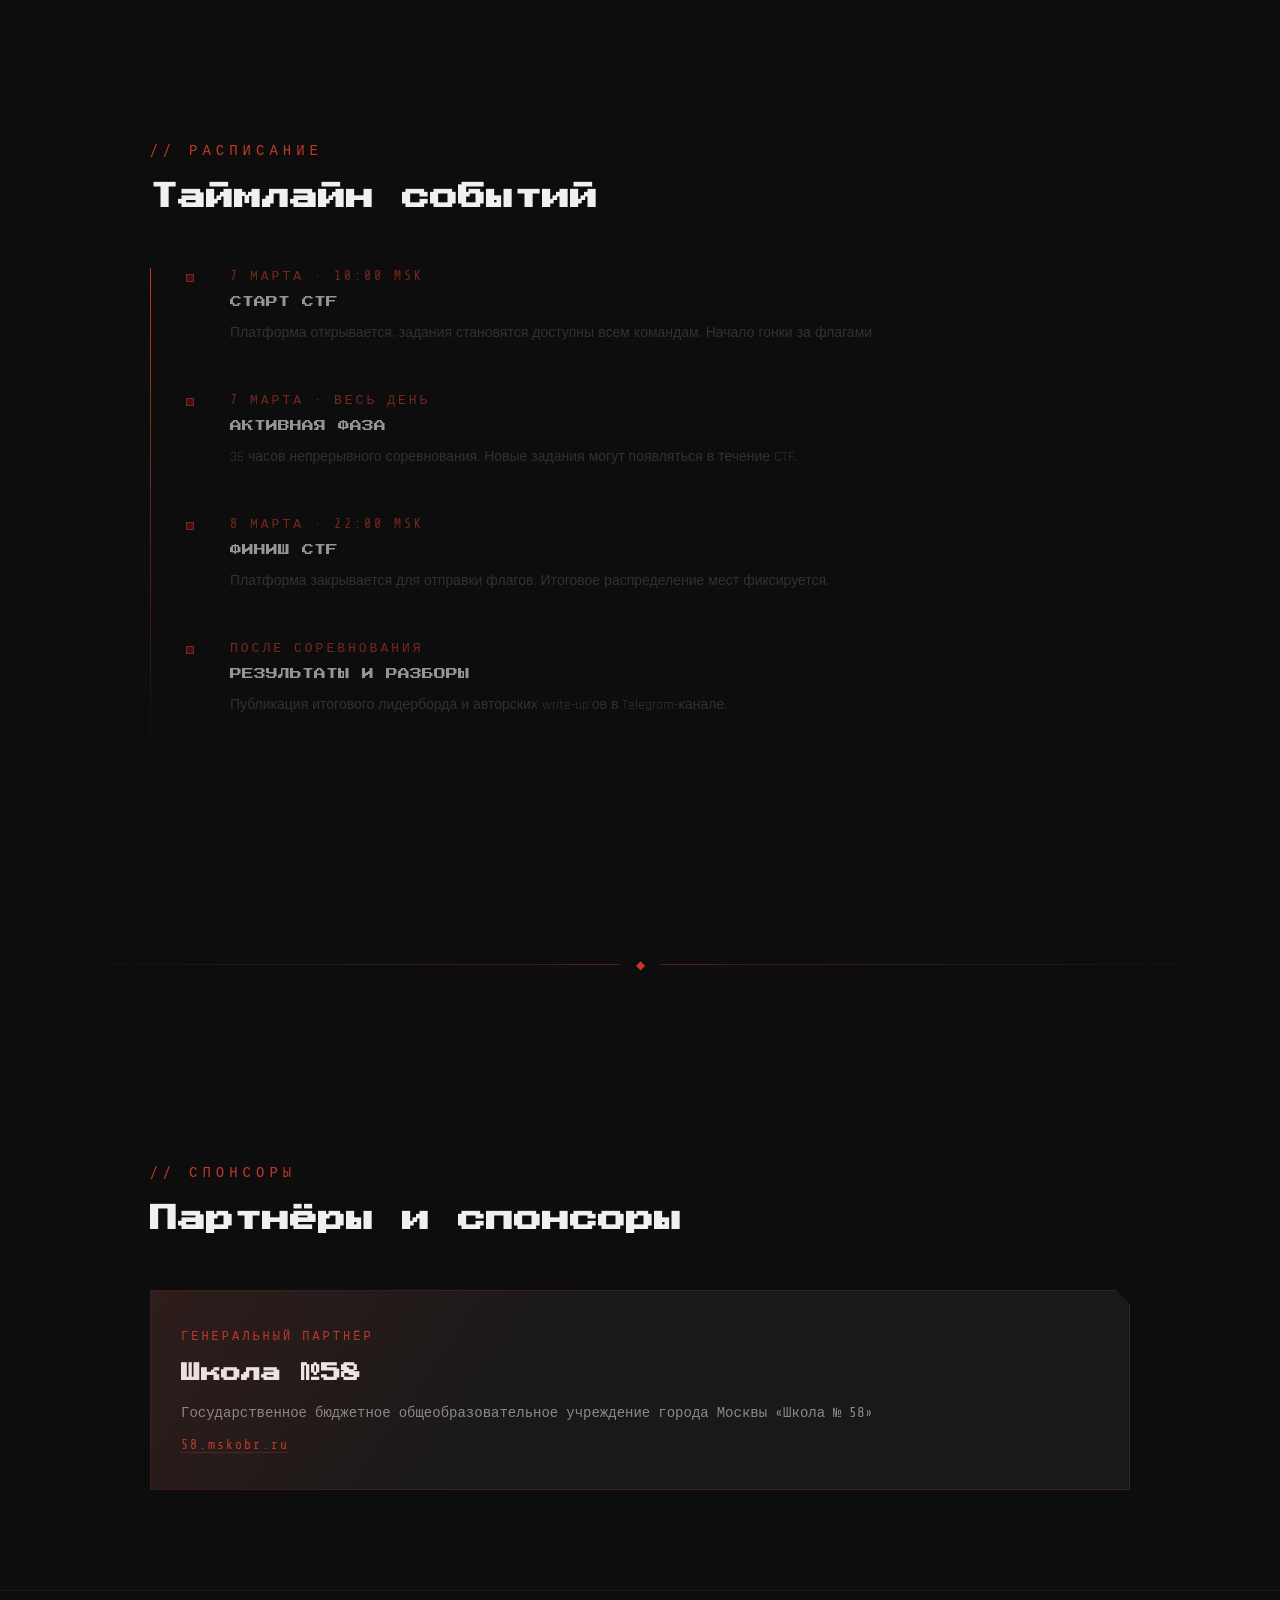
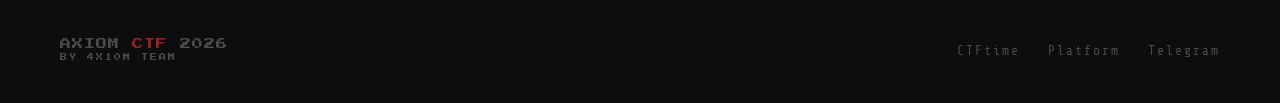
==== commit b2acb77e: "quals completed" ====
--- a/index.html
+++ b/index.html
@@ -55,7 +55,7 @@
 	<section id="hero">
 		<div class="status-badge">
 			<span class="status-dot"></span>
-			<span data-ru="COMING SOON · 7–8 МАРТА" data-en="COMING SOON · MARCH 7–8,">COMING SOON · 7–8 МАРТА</span>
+			<span data-ru="ОТБОРОЧНЫЙ ЭТАП ЗАВЕРШЁН" data-en="QUALIFIERS COMPLETED">ОТБОРОЧНЫЙ ЭТАП ЗАВЕРШЁН</span>
 		</div>
 
 		<div class="logo-wrap">
@@ -94,9 +94,9 @@
 			</svg>
 		</div>
 
-		<div class="hero-eyebrow" data-ru="Командное соревнование по кибербезопасности"
-			data-en="Team cybersecurity competition">
-			Командное соревнование по кибербезопасности
+		<div class="hero-eyebrow" data-ru="Сейчас готовятся задания для заключительного этапа"
+			data-en="Challenges for the final stage are being prepared now">
+			Сейчас готовятся задания для заключительного этапа
 		</div>
 		<h1 class="hero-title">
 			AXIOM <span class="hero-title-red">CTF</span>
@@ -104,15 +104,15 @@
 		<div class="hero-year">2026</div>
 
 		<div class="hero-btns">
-			<a href="https://s.4x10m.ru/register" target="_blank" class="btn-primary" data-ru="ЗАРЕГИСТРИРОВАТЬСЯ"
-				data-en="REGISTER NOW">ЗАРЕГИСТРИРОВАТЬСЯ</a>
+			<a href="https://certs.4x10m.ru" target="_blank" class="btn-primary" data-ru="ПОЛУЧИТЬ СЕРТИФИКАТЫ"
+				data-en="GET CERTIFICATES">ПОЛУЧИТЬ СЕРТИФИКАТЫ</a>
 			<a href="https://t.me/axiomctf" target="_blank" class="btn-outline">TELEGRAM</a>
 		</div>
 
 		<!-- COUNTDOWN -->
 		<div class="countdown-section">
-			<p class="countdown-label" data-ru="// до старта соревнования" data-en="// until competition starts">
-				// до старта соревнования
+			<p class="countdown-label" data-ru="// отборочный этап завершён" data-en="// qualifiers completed">
+				// отборочный этап завершён
 			</p>
 			<div class="countdown-grid">
 				<div class="countdown-cell">
@@ -132,11 +132,10 @@
 					<span class="countdown-unit">seconds</span>
 				</div>
 			</div>
-			<p class="event-date-tag">
-				<span data-ru="Старт" data-en="Start">Старт</span>
-				<span>7 марта, 10:00</span> ·
-				<span data-ru="Финиш" data-en="End">Финиш</span>
-				<span>8 марта, 22:00</span> (MSK)
+			<p class="event-date-tag"
+				data-ru="Сейчас готовятся задания для заключительного этапа."
+				data-en="Challenges for the final stage are being prepared now.">
+				Сейчас готовятся задания для заключительного этапа.
 			</p>
 		</div>
 	</section>
@@ -261,14 +260,13 @@
 				</div>
 				<div class="format-card reveal reveal-delay-3">
 					<div class="format-num">03 —</div>
-					<div class="format-heading" data-ru="36 ЧАСОВ СОРЕВНОВАНИЙ" data-en="36 HOURS OF HACKING">
-						36 ЧАСОВ СОРЕВНОВАНИЙ
+					<div class="format-heading" data-ru="ОТБОРЫ ЗАВЕРШЕНЫ" data-en="QUALIFIERS COMPLETED">
+						ОТБОРЫ ЗАВЕРШЕНЫ
 					</div>
 					<div class="format-text"
-						data-ru="Старт 7 марта в 10:00 MSK, финиш 8 марта в 22:00 MSK. 36 часов непрерывного хакинга, логики и командной работы."
-						data-en="Start March 7 at 10:00 MSK, end March 8 at 22:00 MSK. 36 hours of non-stop hacking, logic and teamwork.">
-						Старт 7 марта в 10:00 MSK, финиш 8 марта в 22:00 MSK. 36 часов
-						непрерывного хакинга, логики и командной работы.
+						data-ru="Отборочный этап завершён. Сейчас команда готовит задания для заключительного этапа."
+						data-en="The qualifiers are over. The team is now preparing challenges for the final stage.">
+						Отборочный этап завершён. Сейчас команда готовит задания для заключительного этапа.
 					</div>
 				</div>
 				<div class="format-card reveal reveal-delay-4">
@@ -425,4 +423,4 @@
 	<script src="assets/scripts/sciript.js?v=1.0"></script>
 </body>
 
-</html>+</html>
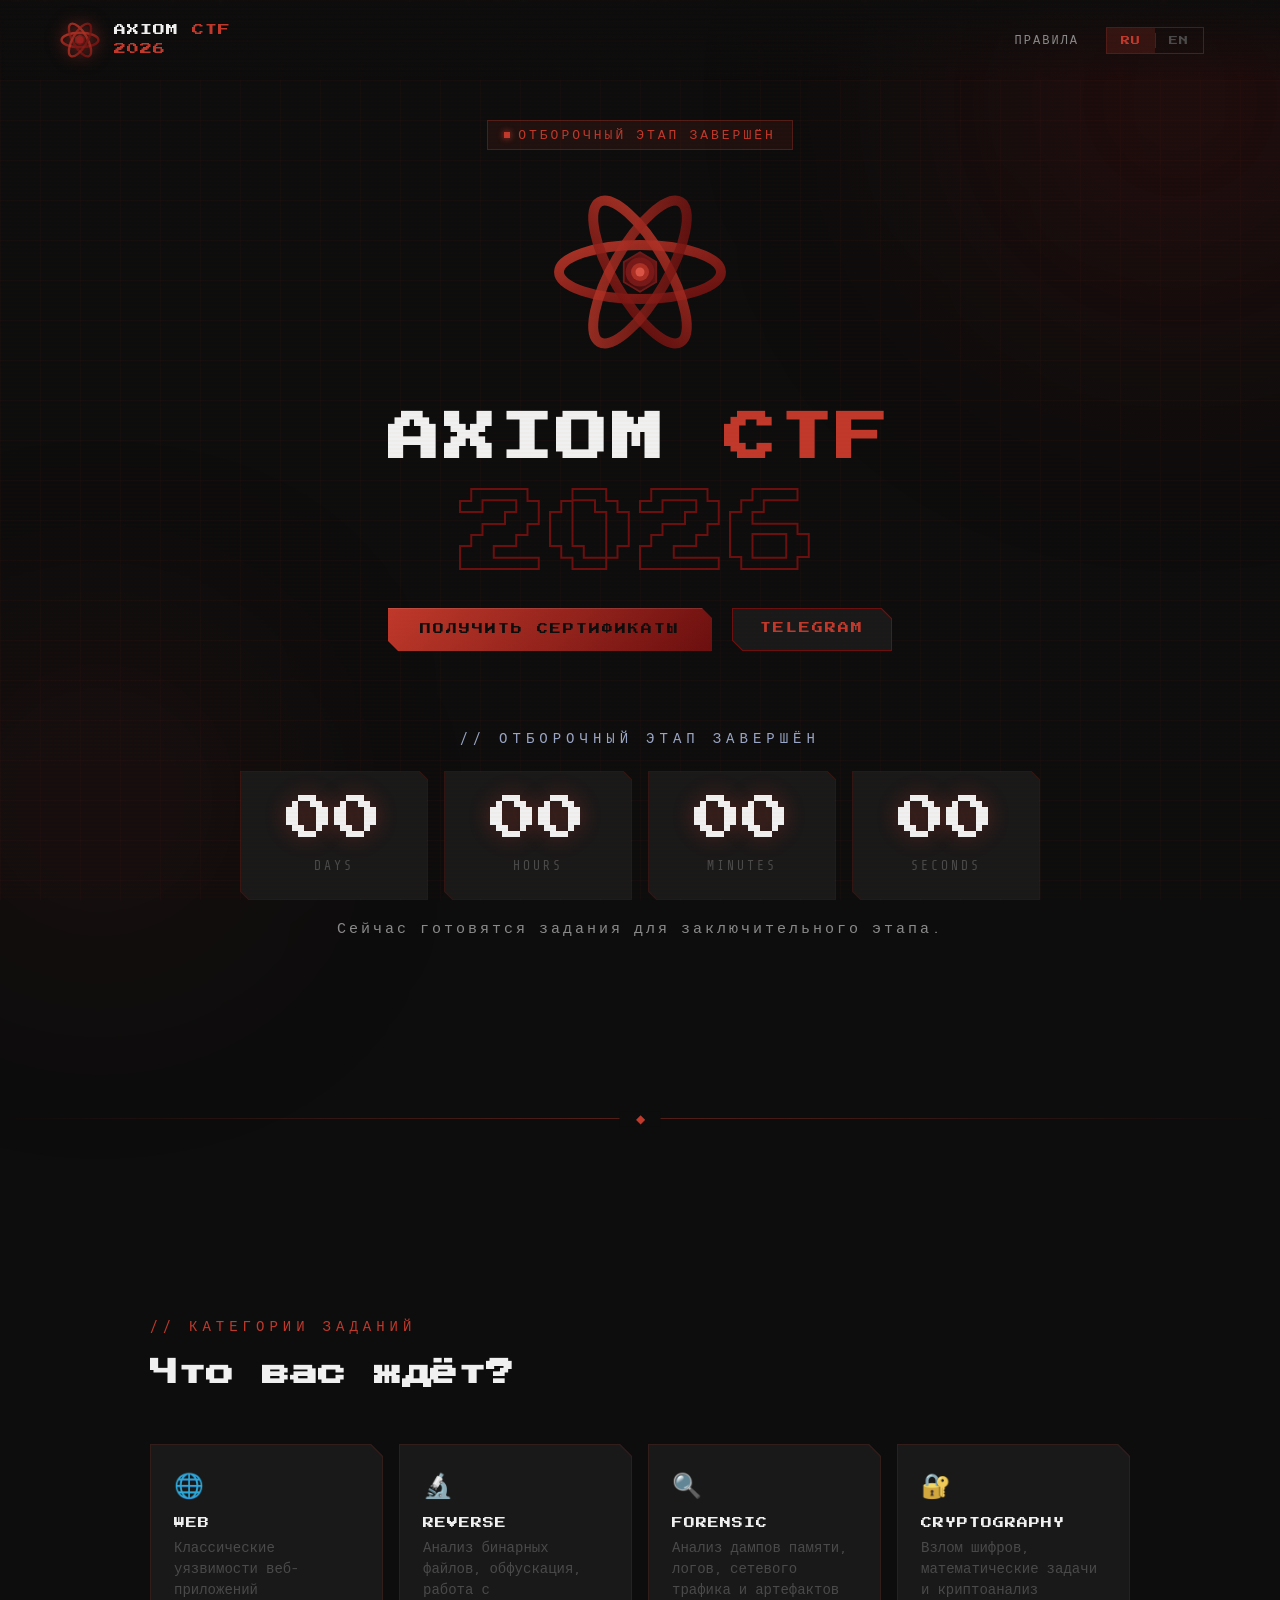
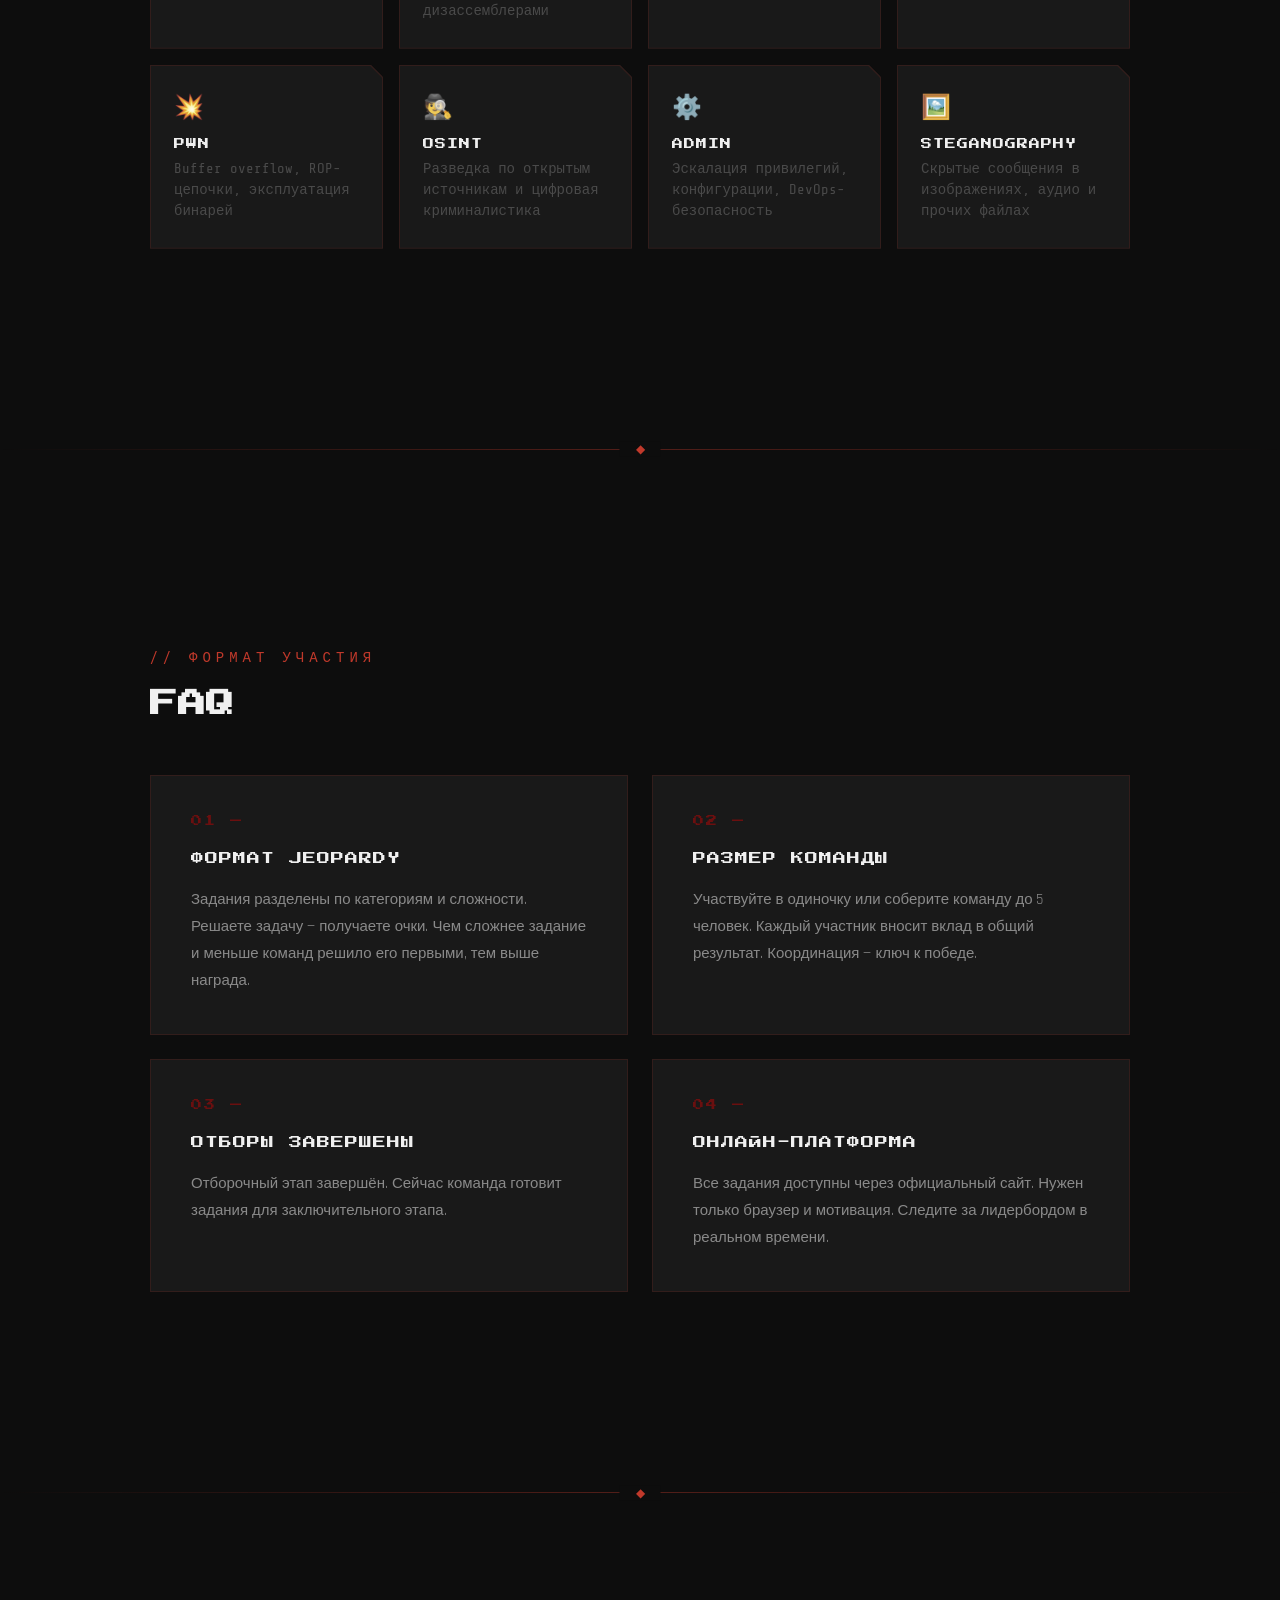
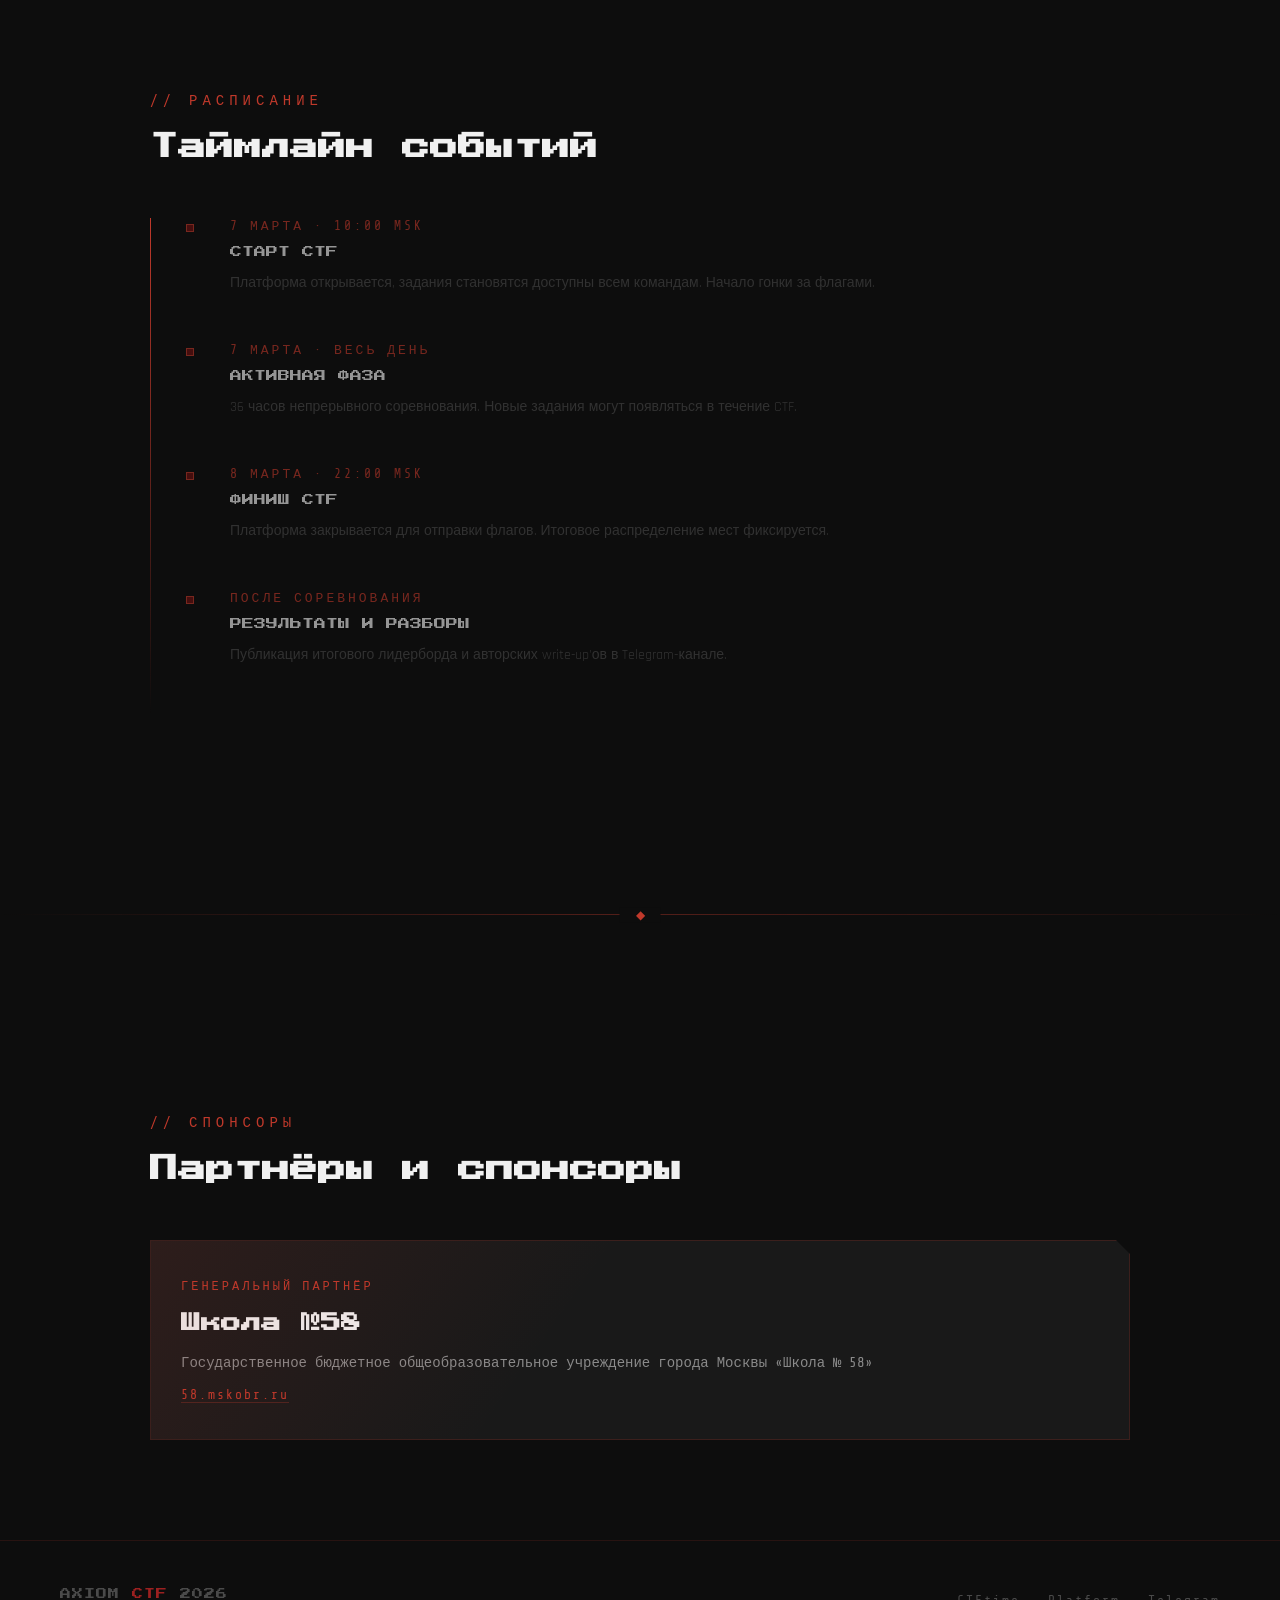
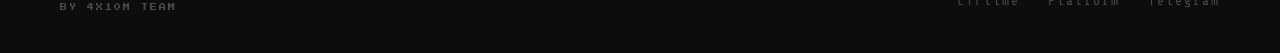
==== commit d9dbde00: "fix" ====
--- a/index.html
+++ b/index.html
@@ -94,10 +94,6 @@
 			</svg>
 		</div>
 
-		<div class="hero-eyebrow" data-ru="Сейчас готовятся задания для заключительного этапа"
-			data-en="Challenges for the final stage are being prepared now">
-			Сейчас готовятся задания для заключительного этапа
-		</div>
 		<h1 class="hero-title">
 			AXIOM <span class="hero-title-red">CTF</span>
 		</h1>
@@ -132,8 +128,7 @@
 					<span class="countdown-unit">seconds</span>
 				</div>
 			</div>
-			<p class="event-date-tag"
-				data-ru="Сейчас готовятся задания для заключительного этапа."
+			<p class="event-date-tag" data-ru="Сейчас готовятся задания для заключительного этапа."
 				data-en="Challenges for the final stage are being prepared now.">
 				Сейчас готовятся задания для заключительного этапа.
 			</p>
@@ -423,4 +418,4 @@
 	<script src="assets/scripts/sciript.js?v=1.0"></script>
 </body>
 
-</html>
+</html>
